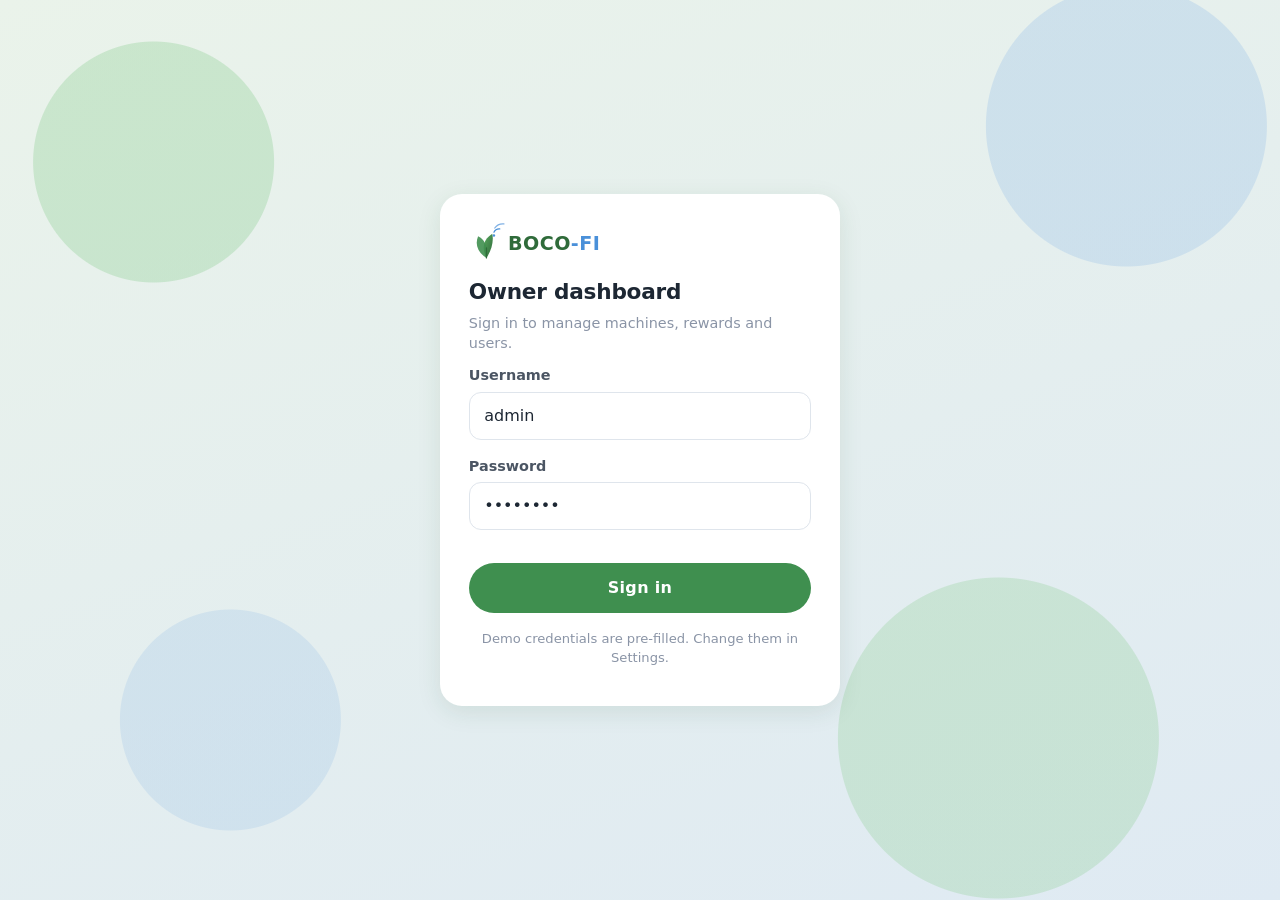
==== admin/index.html @ e0bcb900 "Build the BOCO-FI system: kiosk, user app and owner dashboard Static HTML/CSS/JS implementation of t" ====
<!DOCTYPE html>
<html lang="en">
<head>
  <meta charset="utf-8">
  <meta name="viewport" content="width=device-width, initial-scale=1, viewport-fit=cover">
  <meta name="theme-color" content="#2f6b3a">
  <title>BOCO-FI · Owner Dashboard</title>
  <link rel="icon" href="../assets/img/mark.svg" type="image/svg+xml">
  <link rel="stylesheet" href="../assets/css/base.css">
  <link rel="stylesheet" href="admin.css">
</head>
<body>
  <!-- ===== login ===== -->
  <div class="login leafy-bg" id="login" hidden>
    <form class="login-card" id="formLogin" novalidate>
      <img src="../assets/img/logo.svg" alt="BOCO-FI" class="login-logo">
      <h2>Owner dashboard</h2>
      <p class="muted">Sign in to manage machines, rewards and users.</p>
      <div class="field"><label for="lUser">Username</label><input class="input" id="lUser" autocomplete="username" value="admin" required></div>
      <div class="field"><label for="lPass">Password</label><input class="input" id="lPass" type="password" autocomplete="current-password" value="admin123" required></div>
      <div class="error" id="loginErr"></div>
      <button class="btn btn-block" type="submit">Sign in</button>
      <p class="help center mt">Demo credentials are pre-filled. Change them in Settings.</p>
    </form>
  </div>

  <!-- ===== shell ===== -->
  <div class="shell" id="shell" hidden>
    <aside class="side" id="side">
      <div class="side-brand"><img src="../assets/img/logo.svg" alt="BOCO-FI"></div>
      <nav class="side-nav" id="sideNav">
        <a href="#dashboard" data-route="dashboard"><svg class="ico" viewBox="0 0 24 24"><rect x="3" y="3" width="8" height="8" rx="1"/><rect x="13" y="3" width="8" height="8" rx="1"/><rect x="3" y="13" width="8" height="8" rx="1"/><rect x="13" y="13" width="8" height="8" rx="1"/></svg>Dashboard</a>
        <a href="#machines" data-route="machines"><svg class="ico" viewBox="0 0 24 24"><rect x="5" y="2" width="14" height="20" rx="2"/><path d="M9 6h6M9 10h6M12 17h.01"/></svg>Machines</a>
        <a href="#alerts" data-route="alerts"><svg class="ico" viewBox="0 0 24 24"><path d="M6 17V11a6 6 0 0 1 12 0v6l2 2H4l2-2z"/><path d="M10 21h4"/></svg>Alerts <span class="pill" id="navAlertCount" hidden>0</span></a>
        <a href="#transactions" data-route="transactions"><svg class="ico" viewBox="0 0 24 24"><path d="M4 6h16M4 12h16M4 18h10"/></svg>Transactions</a>
        <a href="#users" data-route="users"><svg class="ico" viewBox="0 0 24 24"><circle cx="9" cy="8" r="4"/><path d="M2 21a7 7 0 0 1 14 0M16 4a4 4 0 0 1 0 8M22 21a7 7 0 0 0-5-6.7"/></svg>Users</a>
        <a href="#vouchers" data-route="vouchers"><svg class="ico" viewBox="0 0 24 24"><path d="M2 9a15 15 0 0 1 20 0M5.5 12.5a10 10 0 0 1 13 0M9 16a5 5 0 0 1 6 0"/><circle cx="12" cy="19.5" r="1" fill="currentColor"/></svg>Vouchers</a>
        <a href="#settings" data-route="settings"><svg class="ico" viewBox="0 0 24 24"><circle cx="12" cy="12" r="3"/><path d="M19.4 15a1.7 1.7 0 0 0 .3 1.8l.1.1a2 2 0 1 1-2.8 2.8l-.1-.1a1.7 1.7 0 0 0-1.8-.3 1.7 1.7 0 0 0-1 1.5V21a2 2 0 1 1-4 0v-.1a1.7 1.7 0 0 0-1.1-1.5 1.7 1.7 0 0 0-1.8.3l-.1.1a2 2 0 1 1-2.8-2.8l.1-.1a1.7 1.7 0 0 0 .3-1.8 1.7 1.7 0 0 0-1.5-1H3a2 2 0 1 1 0-4h.1a1.7 1.7 0 0 0 1.5-1.1 1.7 1.7 0 0 0-.3-1.8l-.1-.1a2 2 0 1 1 2.8-2.8l.1.1a1.7 1.7 0 0 0 1.8.3H9a1.7 1.7 0 0 0 1-1.5V3a2 2 0 1 1 4 0v.1a1.7 1.7 0 0 0 1 1.5 1.7 1.7 0 0 0 1.8-.3l.1-.1a2 2 0 1 1 2.8 2.8l-.1.1a1.7 1.7 0 0 0-.3 1.8V9a1.7 1.7 0 0 0 1.5 1H21a2 2 0 1 1 0 4h-.1a1.7 1.7 0 0 0-1.5 1z"/></svg>Settings</a>
      </nav>
      <div class="side-foot">
        <a class="btn btn-ghost btn-sm" href="../kiosk/index.html" target="_blank" rel="noopener">Open kiosk ↗</a>
        <a class="btn btn-ghost btn-sm" href="../app/index.html" target="_blank" rel="noopener">Open user app ↗</a>
        <button class="btn btn-outline btn-sm" id="btnLogout">Sign out</button>
      </div>
    </aside>
    <div class="scrim" id="scrim" hidden></div>

    <div class="content">
      <header class="topbar">
        <button class="hamb" id="btnSide" aria-label="Menu"><svg class="ico" viewBox="0 0 24 24"><path d="M4 7h16M4 12h16M4 17h16"/></svg></button>
        <h1 id="pageTitle">Dashboard</h1>
        <div class="row">
          <span class="badge ok" id="liveBadge"><i class="dot ok"></i> live</span>
          <span class="muted" id="whoami">admin</span>
        </div>
      </header>
      <main class="page" id="page"></main>
    </div>
  </div>

  <div class="toast-host" id="toasts"></div>
  <script src="../assets/js/db.js"></script>
  <script src="admin.js"></script>
</body>
</html>
---- assets/css/base.css ----
/* ==========================================================================
   BOCO-FI · shared design tokens & primitives
   ========================================================================== */
:root {
  /* brand */
  --green-900: #1f4a28;
  --green-700: #2f6b3a;
  --green-500: #3f8f4f;
  --green-300: #8fcf95;
  --green-100: #e3efe3;
  --green-050: #f2f7f2;
  --blue-700: #2f6fd8;
  --blue-500: #4a90d9;
  --blue-100: #dbe9f7;
  --sky: #b9d4ea;

  /* wireframe section colours (site-map 1.0 – 7.0) */
  --c-startup: #2e9e5b;
  --c-identify: #2f6fd8;
  --c-check: #e0a51e;
  --c-deposit: #16979c;
  --c-storage: #e07a22;
  --c-rewards: #7c4fd0;
  --c-close: #d43f55;

  /* neutrals */
  --ink: #1d2733;
  --ink-2: #4b5563;
  --ink-3: #8a94a6;
  --line: #dfe5ec;
  --panel: #ffffff;
  --panel-2: #f4f6f8;
  --bg: #eef3ee;

  /* status */
  --ok: #2e9e5b;
  --warn: #e0a51e;
  --danger: #d43f55;
  --info: #2f6fd8;

  --radius: 14px;
  --radius-lg: 22px;
  --shadow: 0 6px 24px rgba(31, 74, 40, .10);
  --shadow-sm: 0 2px 8px rgba(31, 74, 40, .08);
  --font: "Inter", "Segoe UI", system-ui, -apple-system, Roboto, "Helvetica Neue", Arial, sans-serif;
  --tap: 48px; /* minimum touch target */
}

*, *::before, *::after { box-sizing: border-box; }
html { -webkit-text-size-adjust: 100%; }
body {
  margin: 0;
  font-family: var(--font);
  font-size: 16px;
  line-height: 1.45;
  color: var(--ink);
  background: var(--bg);
  -webkit-font-smoothing: antialiased;
  -webkit-tap-highlight-color: transparent;
}
h1, h2, h3, h4 { margin: 0 0 .35em; line-height: 1.2; font-weight: 800; letter-spacing: -.01em; }
h1 { font-size: 1.75rem; } h2 { font-size: 1.35rem; } h3 { font-size: 1.1rem; } h4 { font-size: .95rem; }
p { margin: 0 0 .75em; }
a { color: var(--blue-700); }
small, .muted { color: var(--ink-3); }
.muted { font-size: .9em; }
img, svg { max-width: 100%; }
button, input, select, textarea { font: inherit; color: inherit; }
button { cursor: pointer; }
:focus-visible { outline: 3px solid var(--blue-500); outline-offset: 2px; }
[hidden] { display: none !important; }

/* ---------- buttons ---------- */
.btn {
  display: inline-flex; align-items: center; justify-content: center; gap: .5em;
  min-height: var(--tap); padding: .7em 1.4em;
  border: 2px solid transparent; border-radius: 999px;
  font-weight: 700; letter-spacing: .02em;
  background: var(--green-500); color: #fff;
  transition: transform .08s ease, filter .15s ease, background .15s ease;
  user-select: none; touch-action: manipulation; text-decoration: none;
}
.btn:active { transform: scale(.97); }
.btn:hover { filter: brightness(1.06); }
.btn:disabled { opacity: .45; cursor: not-allowed; filter: none; transform: none; }
.btn-outline { background: #fff; color: var(--green-700); border-color: var(--green-500); }
.btn-blue { background: var(--blue-700); }
.btn-ghost { background: transparent; color: var(--ink-2); }
.btn-danger { background: var(--danger); }
.btn-warn { background: var(--warn); color: var(--ink); }
.btn-sm { min-height: 36px; padding: .35em .9em; font-size: .85rem; }
.btn-lg { font-size: 1.15rem; padding: .9em 2em; }
.btn-block { width: 100%; }

/* ---------- forms ---------- */
.field { display: flex; flex-direction: column; gap: .35em; margin-bottom: 1em; }
.field label { font-weight: 600; font-size: .9rem; color: var(--ink-2); }
.input, .select, .textarea {
  width: 100%; min-height: var(--tap); padding: .6em .9em;
  border: 1.5px solid var(--line); border-radius: 12px; background: #fff;
  transition: border-color .15s;
}
.input:focus, .select:focus, .textarea:focus { border-color: var(--green-500); outline: none; box-shadow: 0 0 0 3px rgba(63,143,79,.18); }
.input.mono { font-family: ui-monospace, SFMono-Regular, Menlo, monospace; letter-spacing: .15em; text-transform: uppercase; text-align: center; font-size: 1.3rem; }
.help { font-size: .82rem; color: var(--ink-3); }
.error { color: var(--danger); font-size: .9rem; font-weight: 600; min-height: 1.2em; }

/* ---------- cards & layout ---------- */
.card { background: var(--panel); border-radius: var(--radius); box-shadow: var(--shadow-sm); padding: 1.1rem; }
.card + .card { margin-top: 1rem; }
.card-title { display: flex; align-items: center; justify-content: space-between; gap: .75rem; margin-bottom: .75rem; }
.grid { display: grid; gap: 1rem; }
.grid-2 { grid-template-columns: repeat(2, minmax(0, 1fr)); }
.grid-3 { grid-template-columns: repeat(3, minmax(0, 1fr)); }
.grid-4 { grid-template-columns: repeat(4, minmax(0, 1fr)); }
.row { display: flex; align-items: center; gap: .75rem; }
.row.between { justify-content: space-between; }
.row.wrap { flex-wrap: wrap; }
.stack { display: flex; flex-direction: column; gap: .75rem; }
.center { text-align: center; }
.mt { margin-top: 1rem; } .mb { margin-bottom: 1rem; }

/* ---------- progress ---------- */
.bar { height: 12px; border-radius: 999px; background: var(--line); overflow: hidden; }
.bar > i { display: block; height: 100%; width: 0; border-radius: inherit; background: var(--green-500); transition: width .4s ease; }
.bar.warn > i { background: var(--warn); } .bar.danger > i { background: var(--danger); } .bar.blue > i { background: var(--blue-500); }

/* ---------- badges ---------- */
.badge { display: inline-flex; align-items: center; gap: .35em; padding: .2em .65em; border-radius: 999px; font-size: .75rem; font-weight: 700; letter-spacing: .03em; text-transform: uppercase; background: var(--panel-2); color: var(--ink-2); }
.badge.ok { background: #e2f5ea; color: #1b7a44; }
.badge.warn { background: #fcf1d6; color: #8a6207; }
.badge.danger { background: #fbe1e6; color: #a5223a; }
.badge.info { background: var(--blue-100); color: #1d4f9f; }
.dot { width: 10px; height: 10px; border-radius: 50%; background: var(--ink-3); display: inline-block; }
.dot.ok { background: var(--ok); } .dot.warn { background: var(--warn); } .dot.danger { background: var(--danger); } .dot.info { background: var(--info); }

/* ---------- tables ---------- */
.table-wrap { overflow-x: auto; -webkit-overflow-scrolling: touch; }
table.table { width: 100%; border-collapse: collapse; font-size: .92rem; }
.table th, .table td { text-align: left; padding: .65em .75em; border-bottom: 1px solid var(--line); white-space: nowrap; }
.table th { font-size: .75rem; text-transform: uppercase; letter-spacing: .05em; color: var(--ink-3); font-weight: 700; }
.table tr:last-child td { border-bottom: 0; }
.table td.num, .table th.num { text-align: right; font-variant-numeric: tabular-nums; }

/* ---------- toast ---------- */
.toast-host { position: fixed; left: 50%; bottom: calc(1rem + env(safe-area-inset-bottom)); transform: translateX(-50%); display: flex; flex-direction: column; gap: .5rem; z-index: 1000; pointer-events: none; width: min(92vw, 420px); }
.toast { background: var(--ink); color: #fff; padding: .75em 1em; border-radius: 12px; box-shadow: var(--shadow); font-weight: 600; animation: toast-in .25s ease; }
.toast.ok { background: var(--green-700); } .toast.danger { background: var(--danger); }
@keyframes toast-in { from { opacity: 0; transform: translateY(8px); } to { opacity: 1; transform: none; } }

/* ---------- icons (inline SVG helpers) ---------- */
.ico { width: 1.25em; height: 1.25em; fill: none; stroke: currentColor; stroke-width: 2; stroke-linecap: round; stroke-linejoin: round; flex: none; }

/* ---------- misc ---------- */
.sr-only { position: absolute; width: 1px; height: 1px; overflow: hidden; clip: rect(0 0 0 0); white-space: nowrap; }
.mono { font-family: ui-monospace, SFMono-Regular, Menlo, monospace; }
.leafy-bg {
  background:
    radial-gradient(circle at 12% 18%, rgba(143,207,149,.35) 0 120px, transparent 121px),
    radial-gradient(circle at 88% 14%, rgba(185,212,234,.55) 0 140px, transparent 141px),
    radial-gradient(circle at 78% 82%, rgba(143,207,149,.30) 0 160px, transparent 161px),
    radial-gradient(circle at 18% 80%, rgba(185,212,234,.45) 0 110px, transparent 111px),
    linear-gradient(160deg, #eaf3ea, #dfeaf3);
}
@media (prefers-reduced-motion: reduce) { *, *::before, *::after { animation-duration: .01ms !important; transition-duration: .01ms !important; } }
---- admin/admin.css ----
/* ==========================================================================
   BOCO-FI · owner / admin dashboard
   ========================================================================== */
body { background: #eef1f4; }

/* ---------- login ---------- */
.login { min-height: 100vh; min-height: 100dvh; display: grid; place-items: center; padding: 1.5rem; }
.login-card { width: min(100%, 400px); background: #fff; border-radius: var(--radius-lg); padding: 1.8rem; box-shadow: var(--shadow); }
.login-logo { height: 40px; width: auto; margin-bottom: .6rem; }

/* ---------- shell ---------- */
.shell { display: grid; grid-template-columns: 240px 1fr; min-height: 100vh; min-height: 100dvh; }
.side { background: #fff; border-right: 1px solid var(--line); display: flex; flex-direction: column; position: sticky; top: 0; height: 100vh; height: 100dvh; }
.side-brand { padding: 1.1rem 1.2rem .6rem; }
.side-brand img { height: 32px; width: auto; }
.side-nav { display: flex; flex-direction: column; padding: .5rem .7rem; gap: 2px; }
.side-nav a { display: flex; align-items: center; gap: .7rem; padding: .7rem .9rem; border-radius: 10px; color: var(--ink-2); text-decoration: none; font-weight: 600; min-height: 44px; }
.side-nav a.active { background: var(--green-100); color: var(--green-900); }
.side-nav a:hover { background: var(--panel-2); }
.side-nav .pill { margin-left: auto; background: var(--danger); color: #fff; border-radius: 999px; padding: 0 .5em; font-size: .72rem; font-weight: 800; }
.side-foot { margin-top: auto; padding: 1rem .9rem; display: flex; flex-direction: column; gap: .4rem; border-top: 1px solid var(--line); }
.side-foot .btn { justify-content: flex-start; }
.scrim { position: fixed; inset: 0; background: rgba(0,0,0,.35); z-index: 20; }

.content { min-width: 0; display: flex; flex-direction: column; }
.topbar { display: flex; align-items: center; gap: 1rem; padding: .8rem 1.4rem; background: rgba(255,255,255,.85); backdrop-filter: blur(8px); border-bottom: 1px solid var(--line); position: sticky; top: 0; z-index: 10; }
.topbar h1 { font-size: 1.25rem; margin: 0; flex: 1; }
.hamb { display: none; width: 44px; height: 44px; border: 0; background: none; color: var(--ink-2); border-radius: 10px; }
.page { padding: 1.4rem; max-width: 1280px; width: 100%; }
.page > * { animation: fade .2s ease; }
@keyframes fade { from { opacity: 0; } to { opacity: 1; } }

/* ---------- KPI tiles ---------- */
.kpis { display: grid; grid-template-columns: repeat(auto-fit, minmax(160px, 1fr)); gap: 1rem; margin-bottom: 1.2rem; }
.kpi { background: #fff; border-radius: var(--radius); padding: 1rem 1.1rem; box-shadow: var(--shadow-sm); border-left: 5px solid var(--accent, var(--green-500)); }
.kpi small { color: var(--ink-3); font-weight: 600; text-transform: uppercase; letter-spacing: .05em; font-size: .7rem; }
.kpi b { display: block; font-size: 1.7rem; font-weight: 900; letter-spacing: -.02em; line-height: 1.2; }
.kpi .sub { color: var(--ink-3); font-size: .8rem; }

/* ---------- dashboard layout ---------- */
.two { display: grid; grid-template-columns: 1.4fr 1fr; gap: 1rem; align-items: start; }
.chart { display: grid; grid-template-columns: repeat(7, 1fr); gap: .5rem; align-items: end; height: 160px; padding-top: 1rem; }
.chart .col { display: flex; flex-direction: column; align-items: center; justify-content: flex-end; height: 100%; gap: .3rem; }
.chart .col i { display: block; width: 100%; max-width: 46px; border-radius: 8px 8px 3px 3px; background: linear-gradient(180deg, var(--green-500), var(--green-300)); min-height: 3px; transition: height .4s; }
.chart .col b { font-size: .8rem; }
.chart .col small { color: var(--ink-3); font-size: .7rem; }

/* ---------- machine cards ---------- */
.mgrid { display: grid; grid-template-columns: repeat(auto-fill, minmax(280px, 1fr)); gap: 1rem; }
.mcard { background: #fff; border-radius: var(--radius); padding: 1.1rem; box-shadow: var(--shadow-sm); display: flex; flex-direction: column; gap: .6rem; cursor: pointer; border: 2px solid transparent; transition: border-color .15s, transform .15s; }
.mcard:hover { border-color: var(--green-300); transform: translateY(-2px); }
.mcard .head { display: flex; justify-content: space-between; align-items: flex-start; gap: .5rem; }
.mcard .id { font-family: ui-monospace, Menlo, monospace; color: var(--ink-3); font-size: .8rem; }
.gauge { display: grid; grid-template-columns: 90px 1fr 46px; gap: .6rem; align-items: center; font-size: .85rem; }
.gauge .bar { height: 10px; }
.gauge .v { text-align: right; font-variant-numeric: tabular-nums; font-weight: 700; }
.chips { display: flex; flex-wrap: wrap; gap: .4rem; }

/* machine detail */
.detail-head { display: flex; align-items: center; gap: 1rem; margin-bottom: 1rem; flex-wrap: wrap; }
.detail-head h2 { margin: 0; }
.controls .field { margin-bottom: .8rem; }
.controls input[type=range] { width: 100%; accent-color: var(--green-500); height: 40px; }
.toggle { display: flex; align-items: center; justify-content: space-between; gap: 1rem; padding: .6rem 0; border-bottom: 1px solid var(--line); }
.toggle:last-child { border: 0; }
.switch { position: relative; width: 52px; height: 30px; flex: none; }
.switch input { opacity: 0; width: 0; height: 0; position: absolute; }
.switch span { position: absolute; inset: 0; background: var(--line); border-radius: 999px; transition: background .2s; }
.switch span::before { content: ""; position: absolute; top: 3px; left: 3px; width: 24px; height: 24px; border-radius: 50%; background: #fff; box-shadow: 0 1px 4px rgba(0,0,0,.25); transition: transform .2s; }
.switch input:checked + span { background: var(--green-500); }
.switch input:checked + span::before { transform: translateX(22px); }
.live-session { border-left: 5px solid var(--c-deposit); }
.actions-row { display: flex; flex-wrap: wrap; gap: .5rem; }

/* ---------- alerts ---------- */
.alert { display: flex; gap: .9rem; align-items: flex-start; padding: .9rem 0; border-bottom: 1px solid var(--line); }
.alert:last-child { border: 0; }
.alert.unread { background: linear-gradient(90deg, rgba(224,165,30,.08), transparent); margin: 0 -1.1rem; padding: .9rem 1.1rem; }
.alert .tile { width: 40px; height: 40px; border-radius: 12px; display: grid; place-items: center; color: #fff; flex: none; }
.alert .body { flex: 1; min-width: 0; }
.alert .body b { display: block; }
.alert .body small { color: var(--ink-3); }

/* ---------- filters ---------- */
.filters { display: flex; flex-wrap: wrap; gap: .6rem; align-items: center; margin-bottom: 1rem; }
.filters .select, .filters .input { width: auto; min-width: 160px; min-height: 40px; }
.filters .spacer { flex: 1; }

/* ---------- settings ---------- */
.reward-rows { display: grid; gap: .5rem; }
.reward-row { display: grid; grid-template-columns: 1.4fr 1fr 110px 44px; gap: .5rem; align-items: center; }
.reward-row .input { min-height: 40px; }
.reward-row .del { width: 40px; height: 40px; border: 0; border-radius: 10px; background: #fbe1e6; color: var(--danger); font-weight: 800; }
.settings-grid { display: grid; grid-template-columns: repeat(auto-fit, minmax(320px, 1fr)); gap: 1rem; align-items: start; }
.danger-zone { border: 2px solid #fbe1e6; }

/* ---------- responsive ---------- */
@media (max-width: 900px) {
  .shell { grid-template-columns: 1fr; }
  .side { position: fixed; left: 0; top: 0; bottom: 0; width: min(84vw, 300px); z-index: 30; transform: translateX(-100%); transition: transform .22s ease; box-shadow: 12px 0 40px rgba(0,0,0,.2); }
  .side.open { transform: none; }
  .hamb { display: inline-flex; align-items: center; justify-content: center; }
  .two { grid-template-columns: 1fr; }
  .page { padding: 1rem; }
  .reward-row { grid-template-columns: 1fr 1fr; }
  .reward-row .input:nth-child(3) { grid-column: 1; }
}
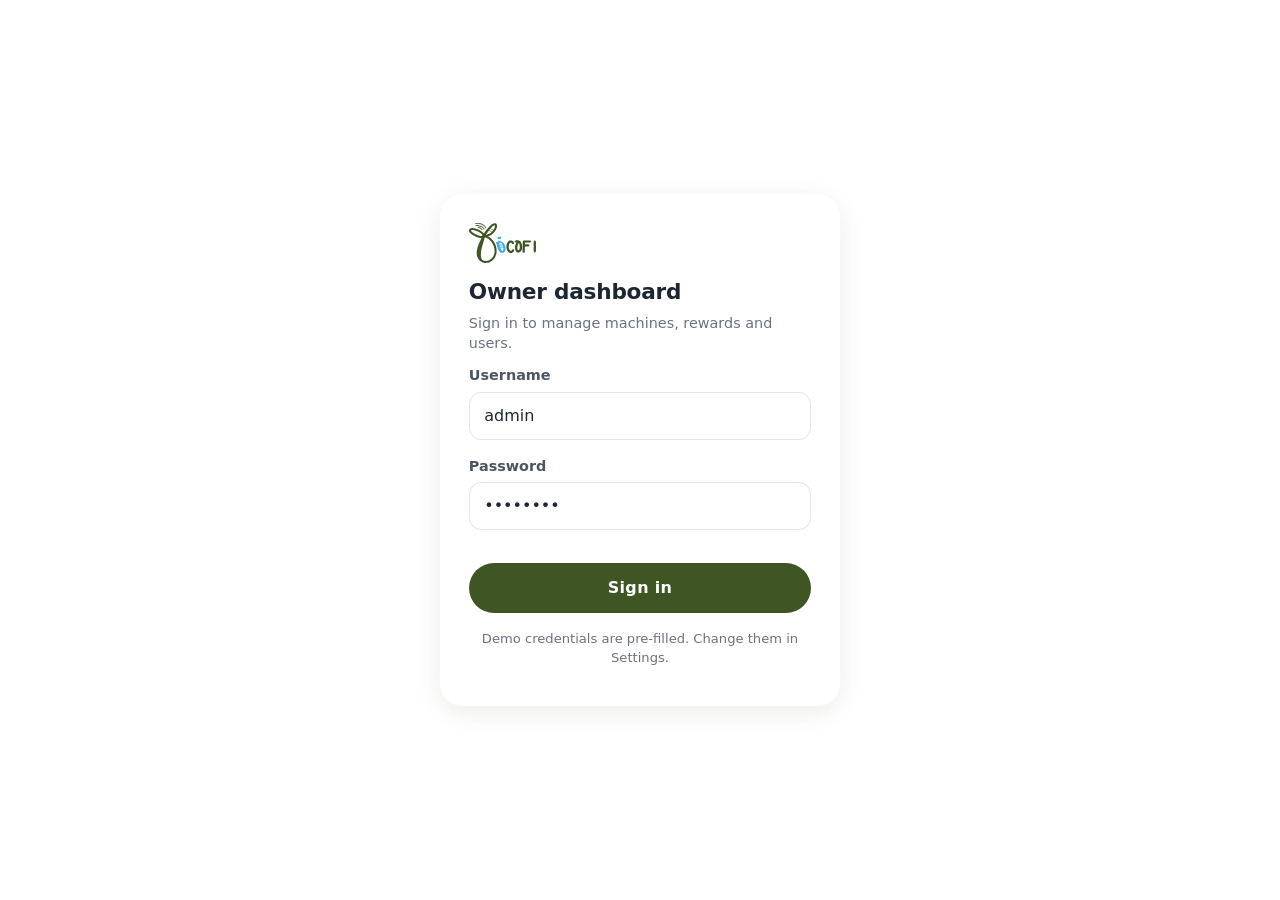
==== commit 369ca754: "Remove code comments and tidy README" ====
--- a/admin/index.html
+++ b/admin/index.html
@@ -1,16 +1,16 @@
-<!DOCTYPE html>
+﻿<!DOCTYPE html>
 <html lang="en">
 <head>
   <meta charset="utf-8">
   <meta name="viewport" content="width=device-width, initial-scale=1, viewport-fit=cover">
-  <meta name="theme-color" content="#2f6b3a">
-  <title>BOCO-FI · Owner Dashboard</title>
+  <meta name="theme-color" content="">
+  <title>BOCO-FI Â· Owner Dashboard</title>
   <link rel="icon" href="../assets/img/mark.svg" type="image/svg+xml">
+  <link rel="stylesheet" href="../assets/tokens.css">
   <link rel="stylesheet" href="../assets/css/base.css">
   <link rel="stylesheet" href="admin.css">
 </head>
 <body>
-  <!-- ===== login ===== -->
   <div class="login leafy-bg" id="login" hidden>
     <form class="login-card" id="formLogin" novalidate>
       <img src="../assets/img/logo.svg" alt="BOCO-FI" class="login-logo">
@@ -24,7 +24,6 @@
     </form>
   </div>
 
-  <!-- ===== shell ===== -->
   <div class="shell" id="shell" hidden>
     <aside class="side" id="side">
       <div class="side-brand"><img src="../assets/img/logo.svg" alt="BOCO-FI"></div>
@@ -35,11 +34,12 @@
         <a href="#transactions" data-route="transactions"><svg class="ico" viewBox="0 0 24 24"><path d="M4 6h16M4 12h16M4 18h10"/></svg>Transactions</a>
         <a href="#users" data-route="users"><svg class="ico" viewBox="0 0 24 24"><circle cx="9" cy="8" r="4"/><path d="M2 21a7 7 0 0 1 14 0M16 4a4 4 0 0 1 0 8M22 21a7 7 0 0 0-5-6.7"/></svg>Users</a>
         <a href="#vouchers" data-route="vouchers"><svg class="ico" viewBox="0 0 24 24"><path d="M2 9a15 15 0 0 1 20 0M5.5 12.5a10 10 0 0 1 13 0M9 16a5 5 0 0 1 6 0"/><circle cx="12" cy="19.5" r="1" fill="currentColor"/></svg>Vouchers</a>
+        <a href="#cashouts" data-route="cashouts"><svg class="ico" viewBox="0 0 24 24"><rect x="3" y="5" width="18" height="14" rx="2"/><path d="M3 10h18M7 15h3"/></svg>Cash-outs</a>
         <a href="#settings" data-route="settings"><svg class="ico" viewBox="0 0 24 24"><circle cx="12" cy="12" r="3"/><path d="M19.4 15a1.7 1.7 0 0 0 .3 1.8l.1.1a2 2 0 1 1-2.8 2.8l-.1-.1a1.7 1.7 0 0 0-1.8-.3 1.7 1.7 0 0 0-1 1.5V21a2 2 0 1 1-4 0v-.1a1.7 1.7 0 0 0-1.1-1.5 1.7 1.7 0 0 0-1.8.3l-.1.1a2 2 0 1 1-2.8-2.8l.1-.1a1.7 1.7 0 0 0 .3-1.8 1.7 1.7 0 0 0-1.5-1H3a2 2 0 1 1 0-4h.1a1.7 1.7 0 0 0 1.5-1.1 1.7 1.7 0 0 0-.3-1.8l-.1-.1a2 2 0 1 1 2.8-2.8l.1.1a1.7 1.7 0 0 0 1.8.3H9a1.7 1.7 0 0 0 1-1.5V3a2 2 0 1 1 4 0v.1a1.7 1.7 0 0 0 1 1.5 1.7 1.7 0 0 0 1.8-.3l.1-.1a2 2 0 1 1 2.8 2.8l-.1.1a1.7 1.7 0 0 0-.3 1.8V9a1.7 1.7 0 0 0 1.5 1H21a2 2 0 1 1 0 4h-.1a1.7 1.7 0 0 0-1.5 1z"/></svg>Settings</a>
       </nav>
       <div class="side-foot">
-        <a class="btn btn-ghost btn-sm" href="../kiosk/index.html" target="_blank" rel="noopener">Open kiosk ↗</a>
-        <a class="btn btn-ghost btn-sm" href="../app/index.html" target="_blank" rel="noopener">Open user app ↗</a>
+        <a class="btn btn-ghost btn-sm" href="../kiosk/index.html" target="_blank" rel="noopener">Open kiosk â†—</a>
+        <a class="btn btn-ghost btn-sm" href="../app/index.html" target="_blank" rel="noopener">Open user app â†—</a>
         <button class="btn btn-outline btn-sm" id="btnLogout">Sign out</button>
       </div>
     </aside>
@@ -59,7 +59,7 @@
   </div>
 
   <div class="toast-host" id="toasts"></div>
-  <script src="../assets/js/db.js"></script>
+  <script src="../assets/js/db.js?v=2"></script>
   <script src="admin.js"></script>
 </body>
 </html>
--- a/assets/tokens.css
+++ b/assets/tokens.css
@@ -0,0 +1,250 @@
+:root {
+  --bocofi-green-900: #3F5523;
+  --bocofi-green-700: #3F5523;
+  --bocofi-green-500: #3F5523;
+  --bocofi-green-300: #BCC4B2;
+  --bocofi-green-100: #E4E7E0;
+  --bocofi-green-050: #F4F5F2;
+  --bocofi-green-400-highlight: #3F5523;
+
+  --bocofi-green-010: #ECEEE9;
+
+  --color-primary: var(--bocofi-green-500);
+  --color-primary-strong: var(--bocofi-green-700);
+  --color-primary-ink: var(--bocofi-green-900);
+
+  --bocofi-blue-700: #3FADED;
+  --bocofi-blue-500: #3FADED;
+  --bocofi-blue-100: #EEF8FD;
+  --bocofi-blue-050: #EEF8FD;
+  --bocofi-sky: #BCE2F9;
+
+  --color-secondary: var(--bocofi-blue-700);
+  --color-secondary-soft: var(--bocofi-blue-100);
+
+  --color-white: #ffffff;
+  --color-surface: var(--color-white);
+  --color-surface-2: #f4f6f8;
+  --color-page-bg-current: #ffffff;
+
+  --color-ink: #1d2733;
+  --color-ink-2: #4b5563;
+  --color-ink-3: #6b7280;
+  --color-line: #dfe5ec;
+
+  --color-ok: #3F5523;
+  --color-warn: #e0a51e;
+  --color-danger: #d43f55;
+  --color-info: var(--bocofi-blue-700);
+  --color-coin: #3F5523;
+  --color-coin-soft: #ECEEE9;
+  --color-teal: #3F5523;
+  --color-orange: #3F5523;
+  --color-purple: #3F5523;
+  --color-green-ink: #1b7a44;
+  --color-blue-ink: #3F5523;
+  --color-success-soft: #e2f5ea;
+  --color-warning-soft: #fcf1d6;
+  --color-warning-ink: #8a6207;
+  --color-danger-soft: #fbe1e6;
+  --color-danger-ink: #a5223a;
+  --color-page-app: #ffffff;
+  --color-page-admin: #ffffff;
+  --color-page-blue-soft: #ffffff;
+  --color-transparent: transparent;
+  --color-leaf-soft: #ffffff;
+  --color-green-highlight: #3F5523;
+  --color-white-88: rgba(255,255,255,.88);
+  --color-white-96: rgba(255,255,255,.96);
+  --color-white-95: rgba(255,255,255,.95);
+  --color-white-90: rgba(255,255,255,.9);
+  --color-white-85: rgba(255,255,255,.85);
+  --color-white-82: rgba(255,255,255,.82);
+  --color-white-72: rgba(255,255,255,.72);
+  --color-white-70: rgba(255,255,255,.7);
+  --color-white-60: rgba(255,255,255,.6);
+  --color-white-22: rgba(255,255,255,.22);
+  --color-white-12: rgba(255,255,255,.12);
+  --color-black-05: rgba(0,0,0,.05);
+  --color-black-08: rgba(0,0,0,.08);
+  --color-black-10: rgba(0,0,0,.1);
+  --color-black-12: rgba(0,0,0,.12);
+  --color-black-20: rgba(0,0,0,.2);
+  --color-black-25: rgba(0,0,0,.25);
+  --color-black-35: rgba(0,0,0,.35);
+  --color-overlay-drawer: rgba(20,30,25,.45);
+  --color-green-12: rgba(63,85,35,.12);
+  --color-green-40: rgba(63,85,35,.4);
+  --color-green-highlight-18: rgba(63,85,35,.18);
+  --color-green-30: rgba(63,85,35,.10);
+  --color-green-35: rgba(63,85,35,.10);
+  --color-sky-45: rgba(63,173,237,.09);
+  --color-sky-55: rgba(63,173,237,.09);
+  --color-warn-08: rgba(224,165,30,.08);
+  --color-blue-12: rgba(63,173,237,.12);
+  --color-ink-06: rgba(29,39,51,.06);
+  --color-ink-12: rgba(29,39,51,.12);
+  --color-ink-25: rgba(29,39,51,.25);
+  --color-ink-35: rgba(29,39,51,.35);
+  --color-primary-shadow-08: rgba(63, 85, 35, .08);
+  --color-primary-shadow-10: rgba(63, 85, 35, .10);
+
+  --space-1: .25rem;
+  --space-2: .4rem;
+  --space-3: .5rem;
+  --space-4: .6rem;
+  --space-5: .75rem;
+  --space-6: .9rem;
+  --space-7: 1rem;
+  --space-8: 1.2rem;
+  --space-9: 1.4rem;
+  --space-auth-heading: .8rem;
+  --tap-min: 48px;
+
+  --radius-sm: 12px;
+  --radius-md: 14px;
+  --radius-lg: 22px;
+  --radius-pill: 999px;
+
+  --font-family: "Inter", "Segoe UI", system-ui, -apple-system, Roboto, "Helvetica Neue", Arial, sans-serif;
+  --font-mono: ui-monospace, SFMono-Regular, Menlo, monospace;
+  --text-2xs: .7rem;
+  --text-xs: .75rem;
+  --text-sm: .85rem;
+  --text-md: .9rem;
+  --text-base: 16px;
+  --text-lg: 1.1rem;
+  --text-xl: 1.35rem;
+  --text-2xl: 1.75rem;
+  --text-display: 2.5rem;
+  --text-kiosk-body: clamp(16px, 1.6vw, 22px);
+  --text-kiosk-h1: clamp(1.5rem, 3.4vw, 2.6rem);
+  --text-kiosk-h2: clamp(1.2rem, 2.4vw, 1.8rem);
+  --text-kiosk-value: clamp(2.6rem, 7vw, 4.6rem);
+
+  --space-value-neg-01em: -.01em;
+  --space-value-neg-02em: -.02em;
+  --space-value-neg-1-1rem: -1.1rem;
+  --space-value-neg-26px: -26px;
+  --space-value-0-1em: .1em;
+  --space-value-0-1rem: .1rem;
+  --space-value-0-02em: .02em;
+  --space-value-0-2em: .2em;
+  --space-value-0-2rem: .2rem;
+  --space-value-0-03em: .03em;
+  --space-value-0-3em: .3em;
+  --space-value-0-3rem: .3rem;
+  --space-value-0-04em: .04em;
+  --space-value-0-4em: .4em;
+  --space-value-0-4rem: .4rem;
+  --space-value-0-5em: .5em;
+  --space-value-0-05em: .05em;
+  --space-value-0-5rem: .5rem;
+  --space-value-0-6em: .6em;
+  --space-value-0-06em: .06em;
+  --space-value-0-6rem: .6rem;
+  --space-value-0-7em: .7em;
+  --space-value-0-7rem: .7rem;
+  --space-value-0-8em: .8em;
+  --space-value-0-08em: .08em;
+  --space-value-0-8rem: .8rem;
+  --space-value-0-9em: .9em;
+  --space-value-0-9rem: .9rem;
+  --space-value-0-12em: .12em;
+  --space-value-0-15em: .15em;
+  --space-value-0-25rem: .25rem;
+  --space-value-0-35em: .35em;
+  --space-value-0-35rem: .35rem;
+  --space-value-0-45em: .45em;
+  --space-value-0-45rem: .45rem;
+  --space-value-0-55em: .55em;
+  --space-value-0-65em: .65em;
+  --space-value-0-75em: .75em;
+  --space-value-0-75rem: .75rem;
+  --space-value-0-85em: .85em;
+  --space-value-0: 0;
+  --space-value-1-1rem: 1.1rem;
+  --space-value-1-2rem: 1.2rem;
+  --space-value-1-4em: 1.4em;
+  --space-value-1-4rem: 1.4rem;
+  --space-value-1-5rem: 1.5rem;
+  --space-value-1-8rem: 1.8rem;
+  --space-value-1em: 1em;
+  --space-value-1rem: 1rem;
+  --space-value-2em: 2em;
+  --space-value-2px: 2px;
+  --space-value-4px: 4px;
+  --space-value-5px: 5px;
+  --space-value-8px: 8px;
+  --space-value-14px: 14px;
+  --space-launcher-hero-min: 2rem;
+  --space-launcher-hero-fluid: 6vw;
+  --space-launcher-hero-max: 4rem;
+  --space-launcher-inline: 1.25rem;
+  --space-launcher-footer: 3rem;
+  --space-launcher-section-gap: 2rem;
+  --space-value-2-5rem: 2.5rem;
+  --space-launcher-card-gap: 1.25rem;
+  --space-launcher-card: 1.4rem;
+  --space-launcher-small-gap: .6rem;
+  --space-launcher-code-y: .15em;
+  --space-launcher-code-x: .45em;
+  --space-launcher-code-radius: 6px;
+  --space-launcher-border: 6px;
+
+  --size-launcher-content: 1040px;
+  --size-launcher-logo: 320px;
+  --size-launcher-logo-responsive: 70vw;
+  --size-launcher-card-min: 260px;
+  --size-launcher-lead: 60ch;
+  --font-launcher-title-min: 1.6rem;
+  --font-launcher-title-fluid: 4vw;
+  --font-launcher-title-max: 2.4rem;
+  --font-launcher-lead: 1.1rem;
+  --font-launcher-footer: .85rem;
+  --shadow-launcher-hover: 0 12px 32px rgba(63,85,35,.16);
+
+  --text-size-01: .66rem;
+  --text-size-02: .68rem;
+  --text-size-03: .72rem;
+  --text-size-04: .75rem;
+  --text-size-05: .7rem;
+  --text-size-06: .82rem;
+  --text-size-07: .85em;
+  --text-size-08: .85rem;
+  --text-size-09: .8em;
+  --text-size-10: .8rem;
+  --text-size-11: .92rem;
+  --text-size-12: .95rem;
+  --text-size-13: .9em;
+  --text-size-14: .9rem;
+  --text-size-15: 1.05em;
+  --text-size-16: 1.05rem;
+  --text-size-17: 1.15rem;
+  --text-size-18: 1.1em;
+  --text-size-19: 1.1rem;
+  --text-size-20: 1.25rem;
+  --text-size-21: 1.2em;
+  --text-size-22: 1.2rem;
+  --text-size-23: 1.35rem;
+  --text-size-24: 1.3rem;
+  --text-size-25: 1.45rem;
+  --text-size-26: 1.6em;
+  --text-size-27: 1.75rem;
+  --text-size-28: 1.7rem;
+  --text-size-29: 16px;
+  --text-size-30: 1rem;
+  --text-size-31: 2.5rem;
+  --text-size-32: 2rem;
+  --text-size-33: clamp(1.2rem, 2.4vw, 1.8rem);
+  --text-size-34: clamp(1.5rem, 3.4vw, 2.6rem);
+  --text-size-35: clamp(16px, 1.6vw, 22px);
+  --text-size-36: clamp(2.6rem, 7vw, 4.6rem);
+  --text-size-37: clamp(2rem, 6vw, 3.4rem);
+  --weight-medium: 600;
+  --weight-bold: 700;
+  --weight-heavy: 800;
+  --weight-black: 900;
+  --line-height-body: 1.45;
+  --line-height-heading: 1.2;
+}
--- a/assets/css/base.css
+++ b/assets/css/base.css
@@ -1,165 +1,141 @@
-/* ==========================================================================
-   BOCO-FI · shared design tokens & primitives
-   ========================================================================== */
 :root {
-  /* brand */
-  --green-900: #1f4a28;
-  --green-700: #2f6b3a;
-  --green-500: #3f8f4f;
-  --green-300: #8fcf95;
-  --green-100: #e3efe3;
-  --green-050: #f2f7f2;
-  --blue-700: #2f6fd8;
-  --blue-500: #4a90d9;
-  --blue-100: #dbe9f7;
-  --sky: #b9d4ea;
+  --green-900: var(--bocofi-green-900);
+  --green-700: var(--bocofi-green-700);
+  --green-500: var(--bocofi-green-500);
+  --green-300: var(--bocofi-green-300);
+  --green-100: var(--bocofi-green-100);
+  --green-050: var(--bocofi-green-050);
+  --blue-700: var(--bocofi-blue-700);
+  --blue-500: var(--bocofi-blue-500);
+  --blue-100: var(--bocofi-blue-100);
+  --sky: var(--bocofi-sky);
 
-  /* wireframe section colours (site-map 1.0 – 7.0) */
-  --c-startup: #2e9e5b;
-  --c-identify: #2f6fd8;
-  --c-check: #e0a51e;
-  --c-deposit: #16979c;
-  --c-storage: #e07a22;
-  --c-rewards: #7c4fd0;
-  --c-close: #d43f55;
+  --c-startup: var(--bocofi-green-700);
+  --c-identify: var(--bocofi-blue-700);
+  --c-check: var(--bocofi-green-700);
+  --c-deposit: var(--color-teal);
+  --c-storage: var(--color-orange);
+  --c-rewards: var(--color-purple);
+  --c-close: var(--bocofi-green-700);
 
-  /* neutrals */
-  --ink: #1d2733;
-  --ink-2: #4b5563;
-  --ink-3: #8a94a6;
-  --line: #dfe5ec;
-  --panel: #ffffff;
-  --panel-2: #f4f6f8;
-  --bg: #eef3ee;
+  --ink: var(--color-ink);
+  --ink-2: var(--color-ink-2);
+  --ink-3: var(--color-ink-3);
+  --line: var(--color-line);
+  --panel: var(--color-white);
+  --panel-2: var(--color-surface-2);
+  --bg: var(--color-page-bg-current);
 
-  /* status */
-  --ok: #2e9e5b;
-  --warn: #e0a51e;
-  --danger: #d43f55;
-  --info: #2f6fd8;
+  --ok: var(--color-ok);
+  --warn: var(--color-warn);
+  --danger: var(--color-danger);
+  --info: var(--bocofi-blue-700);
 
-  --radius: 14px;
-  --radius-lg: 22px;
-  --shadow: 0 6px 24px rgba(31, 74, 40, .10);
-  --shadow-sm: 0 2px 8px rgba(31, 74, 40, .08);
-  --font: "Inter", "Segoe UI", system-ui, -apple-system, Roboto, "Helvetica Neue", Arial, sans-serif;
-  --tap: 48px; /* minimum touch target */
+  --radius: var(--radius-md);
+  --shadow: 0 6px 24px var(--color-primary-shadow-10);
+  --shadow-sm: 0 2px 8px var(--color-primary-shadow-08);
+  --font: var(--font-family);
+  --tap: var(--tap-min);
 }
 
 *, *::before, *::after { box-sizing: border-box; }
 html { -webkit-text-size-adjust: 100%; }
 body {
-  margin: 0;
+  margin: var(--space-value-0);
   font-family: var(--font);
-  font-size: 16px;
+  font-size: var(--text-size-29);
   line-height: 1.45;
   color: var(--ink);
   background: var(--bg);
   -webkit-font-smoothing: antialiased;
-  -webkit-tap-highlight-color: transparent;
+  -webkit-tap-highlight-color: var(--color-transparent);
 }
-h1, h2, h3, h4 { margin: 0 0 .35em; line-height: 1.2; font-weight: 800; letter-spacing: -.01em; }
-h1 { font-size: 1.75rem; } h2 { font-size: 1.35rem; } h3 { font-size: 1.1rem; } h4 { font-size: .95rem; }
-p { margin: 0 0 .75em; }
-a { color: var(--blue-700); }
+h1, h2, h3, h4 { margin: var(--space-value-0) var(--space-value-0) var(--space-value-0-35em); line-height: 1.2; font-weight: 800; letter-spacing: var(--space-value-neg-01em); }
+h1 { font-size: var(--text-size-27); } h2 { font-size: var(--text-size-23); } h3 { font-size: var(--text-size-19); } h4 { font-size: var(--text-size-12); }
+p { margin: var(--space-value-0) var(--space-value-0) var(--space-value-0-75em); }
+a { color: var(--green-700); }
 small, .muted { color: var(--ink-3); }
-.muted { font-size: .9em; }
+.muted { font-size: var(--text-size-13); }
 img, svg { max-width: 100%; }
 button, input, select, textarea { font: inherit; color: inherit; }
 button { cursor: pointer; }
 :focus-visible { outline: 3px solid var(--blue-500); outline-offset: 2px; }
 [hidden] { display: none !important; }
 
-/* ---------- buttons ---------- */
 .btn {
-  display: inline-flex; align-items: center; justify-content: center; gap: .5em;
-  min-height: var(--tap); padding: .7em 1.4em;
-  border: 2px solid transparent; border-radius: 999px;
-  font-weight: 700; letter-spacing: .02em;
-  background: var(--green-500); color: #fff;
+  display: inline-flex; align-items: center; justify-content: center; gap: var(--space-value-0-5em);
+  min-height: var(--tap); padding: var(--space-value-0-7em) var(--space-value-1-4em);
+  border: 2px solid var(--color-transparent); border-radius: 999px;
+  font-weight: 700; letter-spacing: var(--space-value-0-02em);
+  background: var(--green-500); color: var(--color-white);
   transition: transform .08s ease, filter .15s ease, background .15s ease;
   user-select: none; touch-action: manipulation; text-decoration: none;
 }
 .btn:active { transform: scale(.97); }
 .btn:hover { filter: brightness(1.06); }
 .btn:disabled { opacity: .45; cursor: not-allowed; filter: none; transform: none; }
-.btn-outline { background: #fff; color: var(--green-700); border-color: var(--green-500); }
-.btn-blue { background: var(--blue-700); }
-.btn-ghost { background: transparent; color: var(--ink-2); }
+.btn-outline { background: var(--color-white); color: var(--green-700); border-color: var(--green-500); }
+.btn-blue { background: var(--blue-700); color: var(--green-900); }
+.btn-ghost { background: var(--color-transparent); color: var(--ink-2); }
 .btn-danger { background: var(--danger); }
 .btn-warn { background: var(--warn); color: var(--ink); }
-.btn-sm { min-height: 36px; padding: .35em .9em; font-size: .85rem; }
-.btn-lg { font-size: 1.15rem; padding: .9em 2em; }
+.btn-sm { min-height: 36px; padding: var(--space-value-0-35em) var(--space-value-0-9em); font-size: var(--text-size-08); }
+.btn-lg { font-size: var(--text-size-17); padding: var(--space-value-0-9em) var(--space-value-2em); }
 .btn-block { width: 100%; }
 
-/* ---------- forms ---------- */
-.field { display: flex; flex-direction: column; gap: .35em; margin-bottom: 1em; }
-.field label { font-weight: 600; font-size: .9rem; color: var(--ink-2); }
+.field { display: flex; flex-direction: column; gap: var(--space-value-0-35em); margin-bottom: var(--space-value-1em); }
+.field label { font-weight: 600; font-size: var(--text-size-14); color: var(--ink-2); }
 .input, .select, .textarea {
-  width: 100%; min-height: var(--tap); padding: .6em .9em;
-  border: 1.5px solid var(--line); border-radius: 12px; background: #fff;
+  width: 100%; min-height: var(--tap); padding: var(--space-value-0-6em) var(--space-value-0-9em);
+  border: 1.5px solid var(--line); border-radius: 12px; background: var(--color-white);
   transition: border-color .15s;
 }
-.input:focus, .select:focus, .textarea:focus { border-color: var(--green-500); outline: none; box-shadow: 0 0 0 3px rgba(63,143,79,.18); }
-.input.mono { font-family: ui-monospace, SFMono-Regular, Menlo, monospace; letter-spacing: .15em; text-transform: uppercase; text-align: center; font-size: 1.3rem; }
-.help { font-size: .82rem; color: var(--ink-3); }
-.error { color: var(--danger); font-size: .9rem; font-weight: 600; min-height: 1.2em; }
+.input:focus, .select:focus, .textarea:focus { border-color: var(--green-500); outline: none; box-shadow: 0 0 0 3px var(--color-green-highlight-18); }
+.input.mono { font-family: ui-monospace, SFMono-Regular, Menlo, monospace; letter-spacing: var(--space-value-0-15em); text-transform: uppercase; text-align: center; font-size: var(--text-size-24); }
+.help { font-size: var(--text-size-06); color: var(--ink-3); }
+.error { color: var(--danger); font-size: var(--text-size-14); font-weight: 600; min-height: 1.2em; }
 
-/* ---------- cards & layout ---------- */
-.card { background: var(--panel); border-radius: var(--radius); box-shadow: var(--shadow-sm); padding: 1.1rem; }
-.card + .card { margin-top: 1rem; }
-.card-title { display: flex; align-items: center; justify-content: space-between; gap: .75rem; margin-bottom: .75rem; }
-.grid { display: grid; gap: 1rem; }
+.card { background: var(--panel); border-radius: var(--radius); box-shadow: var(--shadow-sm); padding: var(--space-value-1-1rem); }
+.card + .card { margin-top: var(--space-value-1rem); }
+.card-title { display: flex; align-items: center; justify-content: space-between; gap: var(--space-value-0-75rem); margin-bottom: var(--space-value-0-75rem); }
+.grid { display: grid; gap: var(--space-value-1rem); }
 .grid-2 { grid-template-columns: repeat(2, minmax(0, 1fr)); }
 .grid-3 { grid-template-columns: repeat(3, minmax(0, 1fr)); }
 .grid-4 { grid-template-columns: repeat(4, minmax(0, 1fr)); }
-.row { display: flex; align-items: center; gap: .75rem; }
+.row { display: flex; align-items: center; gap: var(--space-value-0-75rem); }
 .row.between { justify-content: space-between; }
 .row.wrap { flex-wrap: wrap; }
-.stack { display: flex; flex-direction: column; gap: .75rem; }
+.stack { display: flex; flex-direction: column; gap: var(--space-value-0-75rem); }
 .center { text-align: center; }
-.mt { margin-top: 1rem; } .mb { margin-bottom: 1rem; }
+.mt { margin-top: var(--space-value-1rem); } .mb { margin-bottom: var(--space-value-1rem); }
 
-/* ---------- progress ---------- */
 .bar { height: 12px; border-radius: 999px; background: var(--line); overflow: hidden; }
 .bar > i { display: block; height: 100%; width: 0; border-radius: inherit; background: var(--green-500); transition: width .4s ease; }
 .bar.warn > i { background: var(--warn); } .bar.danger > i { background: var(--danger); } .bar.blue > i { background: var(--blue-500); }
 
-/* ---------- badges ---------- */
-.badge { display: inline-flex; align-items: center; gap: .35em; padding: .2em .65em; border-radius: 999px; font-size: .75rem; font-weight: 700; letter-spacing: .03em; text-transform: uppercase; background: var(--panel-2); color: var(--ink-2); }
-.badge.ok { background: #e2f5ea; color: #1b7a44; }
-.badge.warn { background: #fcf1d6; color: #8a6207; }
-.badge.danger { background: #fbe1e6; color: #a5223a; }
-.badge.info { background: var(--blue-100); color: #1d4f9f; }
+.badge { display: inline-flex; align-items: center; gap: var(--space-value-0-35em); padding: var(--space-value-0-2em) var(--space-value-0-65em); border-radius: 999px; font-size: var(--text-size-04); font-weight: 700; letter-spacing: var(--space-value-0-03em); text-transform: uppercase; background: var(--panel-2); color: var(--ink-2); }
+.badge.ok { background: var(--color-success-soft); color: var(--color-green-ink); }
+.badge.warn { background: var(--color-warning-soft); color: var(--color-warning-ink); }
+.badge.danger { background: var(--color-danger-soft); color: var(--color-danger-ink); }
+.badge.info { background: var(--blue-100); color: var(--color-blue-ink); }
 .dot { width: 10px; height: 10px; border-radius: 50%; background: var(--ink-3); display: inline-block; }
 .dot.ok { background: var(--ok); } .dot.warn { background: var(--warn); } .dot.danger { background: var(--danger); } .dot.info { background: var(--info); }
 
-/* ---------- tables ---------- */
 .table-wrap { overflow-x: auto; -webkit-overflow-scrolling: touch; }
-table.table { width: 100%; border-collapse: collapse; font-size: .92rem; }
-.table th, .table td { text-align: left; padding: .65em .75em; border-bottom: 1px solid var(--line); white-space: nowrap; }
-.table th { font-size: .75rem; text-transform: uppercase; letter-spacing: .05em; color: var(--ink-3); font-weight: 700; }
+table.table { width: 100%; border-collapse: collapse; font-size: var(--text-size-11); }
+.table th, .table td { text-align: left; padding: var(--space-value-0-65em) var(--space-value-0-75em); border-bottom: 1px solid var(--line); white-space: nowrap; }
+.table th { font-size: var(--text-size-04); text-transform: uppercase; letter-spacing: var(--space-value-0-05em); color: var(--ink-3); font-weight: 700; }
 .table tr:last-child td { border-bottom: 0; }
 .table td.num, .table th.num { text-align: right; font-variant-numeric: tabular-nums; }
 
-/* ---------- toast ---------- */
-.toast-host { position: fixed; left: 50%; bottom: calc(1rem + env(safe-area-inset-bottom)); transform: translateX(-50%); display: flex; flex-direction: column; gap: .5rem; z-index: 1000; pointer-events: none; width: min(92vw, 420px); }
-.toast { background: var(--ink); color: #fff; padding: .75em 1em; border-radius: 12px; box-shadow: var(--shadow); font-weight: 600; animation: toast-in .25s ease; }
+.toast-host { position: fixed; left: 50%; bottom: calc(1rem + env(safe-area-inset-bottom)); transform: translateX(-50%); display: flex; flex-direction: column; gap: var(--space-value-0-5rem); z-index: 1000; pointer-events: none; width: min(92vw, 420px); }
+.toast { background: var(--ink); color: var(--color-white); padding: var(--space-value-0-75em) var(--space-value-1em); border-radius: 12px; box-shadow: var(--shadow); font-weight: 600; animation: toast-in .25s ease; }
 .toast.ok { background: var(--green-700); } .toast.danger { background: var(--danger); }
 @keyframes toast-in { from { opacity: 0; transform: translateY(8px); } to { opacity: 1; transform: none; } }
 
-/* ---------- icons (inline SVG helpers) ---------- */
 .ico { width: 1.25em; height: 1.25em; fill: none; stroke: currentColor; stroke-width: 2; stroke-linecap: round; stroke-linejoin: round; flex: none; }
 
-/* ---------- misc ---------- */
 .sr-only { position: absolute; width: 1px; height: 1px; overflow: hidden; clip: rect(0 0 0 0); white-space: nowrap; }
 .mono { font-family: ui-monospace, SFMono-Regular, Menlo, monospace; }
-.leafy-bg {
-  background:
-    radial-gradient(circle at 12% 18%, rgba(143,207,149,.35) 0 120px, transparent 121px),
-    radial-gradient(circle at 88% 14%, rgba(185,212,234,.55) 0 140px, transparent 141px),
-    radial-gradient(circle at 78% 82%, rgba(143,207,149,.30) 0 160px, transparent 161px),
-    radial-gradient(circle at 18% 80%, rgba(185,212,234,.45) 0 110px, transparent 111px),
-    linear-gradient(160deg, #eaf3ea, #dfeaf3);
-}
+.leafy-bg { background: var(--color-white); }
 @media (prefers-reduced-motion: reduce) { *, *::before, *::after { animation-duration: .01ms !important; transition-duration: .01ms !important; } }
--- a/admin/admin.css
+++ b/admin/admin.css
@@ -1,107 +1,94 @@
-/* ==========================================================================
-   BOCO-FI · owner / admin dashboard
-   ========================================================================== */
-body { background: #eef1f4; }
+body { background: var(--color-page-admin); }
 
-/* ---------- login ---------- */
-.login { min-height: 100vh; min-height: 100dvh; display: grid; place-items: center; padding: 1.5rem; }
-.login-card { width: min(100%, 400px); background: #fff; border-radius: var(--radius-lg); padding: 1.8rem; box-shadow: var(--shadow); }
-.login-logo { height: 40px; width: auto; margin-bottom: .6rem; }
+.login { min-height: 100vh; min-height: 100dvh; display: grid; place-items: center; padding: var(--space-value-1-5rem); }
+.login-card { width: min(100%, 400px); background: var(--color-white); border-radius: var(--radius-lg); padding: var(--space-value-1-8rem); box-shadow: var(--shadow); }
+.login-logo { height: 40px; width: auto; margin-bottom: var(--space-value-0-6rem); }
 
-/* ---------- shell ---------- */
 .shell { display: grid; grid-template-columns: 240px 1fr; min-height: 100vh; min-height: 100dvh; }
-.side { background: #fff; border-right: 1px solid var(--line); display: flex; flex-direction: column; position: sticky; top: 0; height: 100vh; height: 100dvh; }
-.side-brand { padding: 1.1rem 1.2rem .6rem; }
+.side { background: var(--color-white); border-right: 1px solid var(--line); display: flex; flex-direction: column; position: sticky; top: 0; height: 100vh; height: 100dvh; }
+.side-brand { padding: var(--space-value-1-1rem) var(--space-value-1-2rem) var(--space-value-0-6rem); }
 .side-brand img { height: 32px; width: auto; }
-.side-nav { display: flex; flex-direction: column; padding: .5rem .7rem; gap: 2px; }
-.side-nav a { display: flex; align-items: center; gap: .7rem; padding: .7rem .9rem; border-radius: 10px; color: var(--ink-2); text-decoration: none; font-weight: 600; min-height: 44px; }
+.side-nav { display: flex; flex-direction: column; padding: var(--space-value-0-5rem) var(--space-value-0-7rem); gap: var(--space-value-2px); }
+.side-nav a { display: flex; align-items: center; gap: var(--space-value-0-7rem); padding: var(--space-value-0-7rem) var(--space-value-0-9rem); border-radius: 10px; color: var(--ink-2); text-decoration: none; font-weight: 600; min-height: 44px; }
 .side-nav a.active { background: var(--green-100); color: var(--green-900); }
 .side-nav a:hover { background: var(--panel-2); }
-.side-nav .pill { margin-left: auto; background: var(--danger); color: #fff; border-radius: 999px; padding: 0 .5em; font-size: .72rem; font-weight: 800; }
-.side-foot { margin-top: auto; padding: 1rem .9rem; display: flex; flex-direction: column; gap: .4rem; border-top: 1px solid var(--line); }
+.side-nav .pill { margin-left: auto; background: var(--danger); color: var(--color-white); border-radius: 999px; padding: var(--space-value-0) var(--space-value-0-5em); font-size: var(--text-size-03); font-weight: 800; }
+.side-foot { margin-top: auto; padding: var(--space-value-1rem) var(--space-value-0-9rem); display: flex; flex-direction: column; gap: var(--space-value-0-4rem); border-top: 1px solid var(--line); }
 .side-foot .btn { justify-content: flex-start; }
-.scrim { position: fixed; inset: 0; background: rgba(0,0,0,.35); z-index: 20; }
+.scrim { position: fixed; inset: 0; background: var(--color-black-35); z-index: 20; }
 
 .content { min-width: 0; display: flex; flex-direction: column; }
-.topbar { display: flex; align-items: center; gap: 1rem; padding: .8rem 1.4rem; background: rgba(255,255,255,.85); backdrop-filter: blur(8px); border-bottom: 1px solid var(--line); position: sticky; top: 0; z-index: 10; }
-.topbar h1 { font-size: 1.25rem; margin: 0; flex: 1; }
+.topbar { display: flex; align-items: center; gap: var(--space-value-1rem); padding: var(--space-value-0-8rem) var(--space-value-1-4rem); background: var(--color-white-85); backdrop-filter: blur(8px); border-bottom: 1px solid var(--line); position: sticky; top: 0; z-index: 10; }
+.topbar h1 { font-size: var(--text-size-20); margin: var(--space-value-0); flex: 1; }
 .hamb { display: none; width: 44px; height: 44px; border: 0; background: none; color: var(--ink-2); border-radius: 10px; }
-.page { padding: 1.4rem; max-width: 1280px; width: 100%; }
+.page { padding: var(--space-value-1-4rem); max-width: 1280px; width: 100%; }
 .page > * { animation: fade .2s ease; }
 @keyframes fade { from { opacity: 0; } to { opacity: 1; } }
 
-/* ---------- KPI tiles ---------- */
-.kpis { display: grid; grid-template-columns: repeat(auto-fit, minmax(160px, 1fr)); gap: 1rem; margin-bottom: 1.2rem; }
-.kpi { background: #fff; border-radius: var(--radius); padding: 1rem 1.1rem; box-shadow: var(--shadow-sm); border-left: 5px solid var(--accent, var(--green-500)); }
-.kpi small { color: var(--ink-3); font-weight: 600; text-transform: uppercase; letter-spacing: .05em; font-size: .7rem; }
-.kpi b { display: block; font-size: 1.7rem; font-weight: 900; letter-spacing: -.02em; line-height: 1.2; }
-.kpi .sub { color: var(--ink-3); font-size: .8rem; }
+.kpis { display: grid; grid-template-columns: repeat(auto-fit, minmax(160px, 1fr)); gap: var(--space-value-1rem); margin-bottom: var(--space-value-1-2rem); }
+.kpi { background: var(--color-white); border-radius: var(--radius); padding: var(--space-value-1rem) var(--space-value-1-1rem); box-shadow: var(--shadow-sm); border-left: 5px solid var(--accent, var(--green-500)); }
+.kpi small { color: var(--ink-3); font-weight: 600; text-transform: uppercase; letter-spacing: var(--space-value-0-05em); font-size: var(--text-size-05); }
+.kpi b { display: block; font-size: var(--text-size-28); font-weight: 900; letter-spacing: var(--space-value-neg-02em); line-height: 1.2; }
+.kpi .sub { color: var(--ink-3); font-size: var(--text-size-10); }
 
-/* ---------- dashboard layout ---------- */
-.two { display: grid; grid-template-columns: 1.4fr 1fr; gap: 1rem; align-items: start; }
-.chart { display: grid; grid-template-columns: repeat(7, 1fr); gap: .5rem; align-items: end; height: 160px; padding-top: 1rem; }
-.chart .col { display: flex; flex-direction: column; align-items: center; justify-content: flex-end; height: 100%; gap: .3rem; }
+.two { display: grid; grid-template-columns: 1.4fr 1fr; gap: var(--space-value-1rem); align-items: start; }
+.chart { display: grid; grid-template-columns: repeat(7, 1fr); gap: var(--space-value-0-5rem); align-items: end; height: 160px; padding-top: var(--space-value-1rem); }
+.chart .col { display: flex; flex-direction: column; align-items: center; justify-content: flex-end; height: 100%; gap: var(--space-value-0-3rem); }
 .chart .col i { display: block; width: 100%; max-width: 46px; border-radius: 8px 8px 3px 3px; background: linear-gradient(180deg, var(--green-500), var(--green-300)); min-height: 3px; transition: height .4s; }
-.chart .col b { font-size: .8rem; }
-.chart .col small { color: var(--ink-3); font-size: .7rem; }
+.chart .col b { font-size: var(--text-size-10); }
+.chart .col small { color: var(--ink-3); font-size: var(--text-size-05); }
 
-/* ---------- machine cards ---------- */
-.mgrid { display: grid; grid-template-columns: repeat(auto-fill, minmax(280px, 1fr)); gap: 1rem; }
-.mcard { background: #fff; border-radius: var(--radius); padding: 1.1rem; box-shadow: var(--shadow-sm); display: flex; flex-direction: column; gap: .6rem; cursor: pointer; border: 2px solid transparent; transition: border-color .15s, transform .15s; }
+.mgrid { display: grid; grid-template-columns: repeat(auto-fill, minmax(280px, 1fr)); gap: var(--space-value-1rem); }
+.mcard { background: var(--color-white); border-radius: var(--radius); padding: var(--space-value-1-1rem); box-shadow: var(--shadow-sm); display: flex; flex-direction: column; gap: var(--space-value-0-6rem); cursor: pointer; border: 2px solid var(--color-transparent); transition: border-color .15s, transform .15s; }
 .mcard:hover { border-color: var(--green-300); transform: translateY(-2px); }
-.mcard .head { display: flex; justify-content: space-between; align-items: flex-start; gap: .5rem; }
-.mcard .id { font-family: ui-monospace, Menlo, monospace; color: var(--ink-3); font-size: .8rem; }
-.gauge { display: grid; grid-template-columns: 90px 1fr 46px; gap: .6rem; align-items: center; font-size: .85rem; }
+.mcard .head { display: flex; justify-content: space-between; align-items: flex-start; gap: var(--space-value-0-5rem); }
+.mcard .id { font-family: ui-monospace, Menlo, monospace; color: var(--ink-3); font-size: var(--text-size-10); }
+.gauge { display: grid; grid-template-columns: 90px 1fr 46px; gap: var(--space-value-0-6rem); align-items: center; font-size: var(--text-size-08); }
 .gauge .bar { height: 10px; }
 .gauge .v { text-align: right; font-variant-numeric: tabular-nums; font-weight: 700; }
-.chips { display: flex; flex-wrap: wrap; gap: .4rem; }
+.chips { display: flex; flex-wrap: wrap; gap: var(--space-value-0-4rem); }
 
-/* machine detail */
-.detail-head { display: flex; align-items: center; gap: 1rem; margin-bottom: 1rem; flex-wrap: wrap; }
-.detail-head h2 { margin: 0; }
-.controls .field { margin-bottom: .8rem; }
+.detail-head { display: flex; align-items: center; gap: var(--space-value-1rem); margin-bottom: var(--space-value-1rem); flex-wrap: wrap; }
+.detail-head h2 { margin: var(--space-value-0); }
+.controls .field { margin-bottom: var(--space-value-0-8rem); }
 .controls input[type=range] { width: 100%; accent-color: var(--green-500); height: 40px; }
-.toggle { display: flex; align-items: center; justify-content: space-between; gap: 1rem; padding: .6rem 0; border-bottom: 1px solid var(--line); }
+.toggle { display: flex; align-items: center; justify-content: space-between; gap: var(--space-value-1rem); padding: var(--space-value-0-6rem) var(--space-value-0); border-bottom: 1px solid var(--line); }
 .toggle:last-child { border: 0; }
 .switch { position: relative; width: 52px; height: 30px; flex: none; }
 .switch input { opacity: 0; width: 0; height: 0; position: absolute; }
 .switch span { position: absolute; inset: 0; background: var(--line); border-radius: 999px; transition: background .2s; }
-.switch span::before { content: ""; position: absolute; top: 3px; left: 3px; width: 24px; height: 24px; border-radius: 50%; background: #fff; box-shadow: 0 1px 4px rgba(0,0,0,.25); transition: transform .2s; }
+.switch span::before { content: ""; position: absolute; top: 3px; left: 3px; width: 24px; height: 24px; border-radius: 50%; background: var(--color-white); box-shadow: 0 1px 4px var(--color-black-25); transition: transform .2s; }
 .switch input:checked + span { background: var(--green-500); }
 .switch input:checked + span::before { transform: translateX(22px); }
 .live-session { border-left: 5px solid var(--c-deposit); }
-.actions-row { display: flex; flex-wrap: wrap; gap: .5rem; }
+.actions-row { display: flex; flex-wrap: wrap; gap: var(--space-value-0-5rem); }
 
-/* ---------- alerts ---------- */
-.alert { display: flex; gap: .9rem; align-items: flex-start; padding: .9rem 0; border-bottom: 1px solid var(--line); }
+.alert { display: flex; gap: var(--space-value-0-9rem); align-items: flex-start; padding: var(--space-value-0-9rem) var(--space-value-0); border-bottom: 1px solid var(--line); }
 .alert:last-child { border: 0; }
-.alert.unread { background: linear-gradient(90deg, rgba(224,165,30,.08), transparent); margin: 0 -1.1rem; padding: .9rem 1.1rem; }
-.alert .tile { width: 40px; height: 40px; border-radius: 12px; display: grid; place-items: center; color: #fff; flex: none; }
+.alert.unread { background: linear-gradient(90deg, var(--color-warn-08), var(--color-transparent)); margin: var(--space-value-0) var(--space-value-neg-1-1rem); padding: var(--space-value-0-9rem) var(--space-value-1-1rem); }
+.alert .tile { width: 40px; height: 40px; border-radius: 12px; display: grid; place-items: center; color: var(--color-white); flex: none; }
 .alert .body { flex: 1; min-width: 0; }
 .alert .body b { display: block; }
 .alert .body small { color: var(--ink-3); }
 
-/* ---------- filters ---------- */
-.filters { display: flex; flex-wrap: wrap; gap: .6rem; align-items: center; margin-bottom: 1rem; }
+.filters { display: flex; flex-wrap: wrap; gap: var(--space-value-0-6rem); align-items: center; margin-bottom: var(--space-value-1rem); }
 .filters .select, .filters .input { width: auto; min-width: 160px; min-height: 40px; }
 .filters .spacer { flex: 1; }
 
-/* ---------- settings ---------- */
-.reward-rows { display: grid; gap: .5rem; }
-.reward-row { display: grid; grid-template-columns: 1.4fr 1fr 110px 44px; gap: .5rem; align-items: center; }
+.reward-rows { display: grid; gap: var(--space-value-0-5rem); }
+.reward-row { display: grid; grid-template-columns: 1.4fr 1fr 110px 44px; gap: var(--space-value-0-5rem); align-items: center; }
 .reward-row .input { min-height: 40px; }
-.reward-row .del { width: 40px; height: 40px; border: 0; border-radius: 10px; background: #fbe1e6; color: var(--danger); font-weight: 800; }
-.settings-grid { display: grid; grid-template-columns: repeat(auto-fit, minmax(320px, 1fr)); gap: 1rem; align-items: start; }
-.danger-zone { border: 2px solid #fbe1e6; }
+.reward-row .del { width: 40px; height: 40px; border: 0; border-radius: 10px; background: var(--color-danger-soft); color: var(--danger); font-weight: 800; }
+.settings-grid { display: grid; grid-template-columns: repeat(auto-fit, minmax(320px, 1fr)); gap: var(--space-value-1rem); align-items: start; }
+.danger-zone { border: 2px solid var(--color-danger-soft); }
 
-/* ---------- responsive ---------- */
 @media (max-width: 900px) {
   .shell { grid-template-columns: 1fr; }
-  .side { position: fixed; left: 0; top: 0; bottom: 0; width: min(84vw, 300px); z-index: 30; transform: translateX(-100%); transition: transform .22s ease; box-shadow: 12px 0 40px rgba(0,0,0,.2); }
+  .side { position: fixed; left: 0; top: 0; bottom: 0; width: min(84vw, 300px); z-index: 30; transform: translateX(-100%); transition: transform .22s ease; box-shadow: 12px 0 40px var(--color-black-20); }
   .side.open { transform: none; }
   .hamb { display: inline-flex; align-items: center; justify-content: center; }
   .two { grid-template-columns: 1fr; }
-  .page { padding: 1rem; }
+  .page { padding: var(--space-value-1rem); }
   .reward-row { grid-template-columns: 1fr 1fr; }
   .reward-row .input:nth-child(3) { grid-column: 1; }
 }
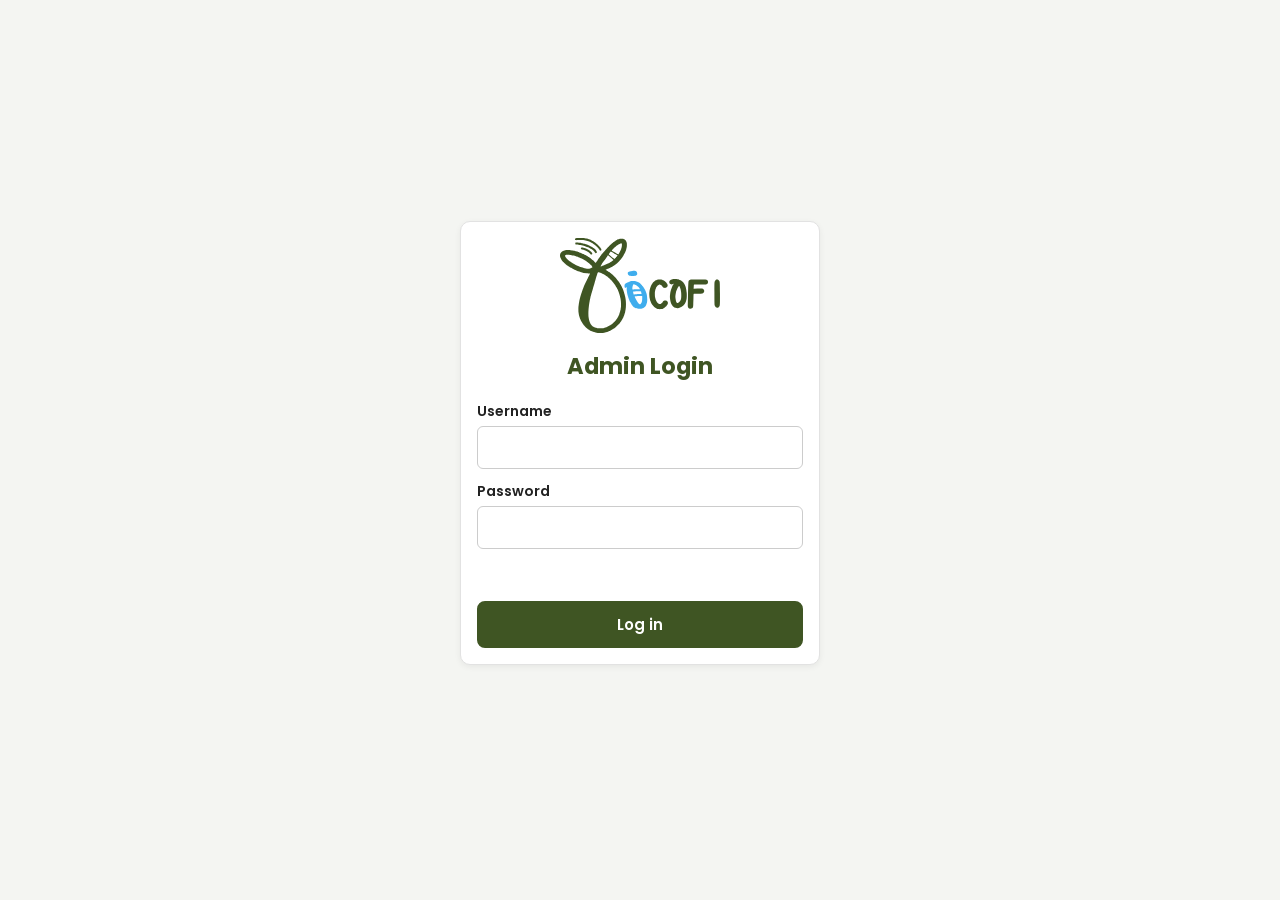
==== commit f5561dfd: "BOCO-FI kiosk, user app and admin page - kiosk screens based on our Figma flow (1.0 to 7.1) - user a" ====
--- a/admin/index.html
+++ b/admin/index.html
@@ -1,65 +1,178 @@
-﻿<!DOCTYPE html>
+<!DOCTYPE html>
 <html lang="en">
 <head>
-  <meta charset="utf-8">
-  <meta name="viewport" content="width=device-width, initial-scale=1, viewport-fit=cover">
-  <meta name="theme-color" content="">
-  <title>BOCO-FI Â· Owner Dashboard</title>
-  <link rel="icon" href="../assets/img/mark.svg" type="image/svg+xml">
-  <link rel="stylesheet" href="../assets/tokens.css">
-  <link rel="stylesheet" href="../assets/css/base.css">
-  <link rel="stylesheet" href="admin.css">
+  <meta charset="UTF-8">
+  <meta name="viewport" content="width=device-width, initial-scale=1.0">
+  <title>BOCO-FI Admin</title>
+  <link rel="icon" href="../assets/img/mark.svg">
+  <link href="https://fonts.googleapis.com/css2?family=Poppins:wght@400;600;700&display=swap" rel="stylesheet">
+  <link rel="stylesheet" href="../assets/css/style.css">
+  <link rel="stylesheet" href="style.css">
 </head>
 <body>
-  <div class="login leafy-bg" id="login" hidden>
-    <form class="login-card" id="formLogin" novalidate>
+
+  <!-- LOGIN -->
+  <div id="loginPage" class="login-page">
+    <form class="card login-box" onsubmit="adminLogin(event)">
       <img src="../assets/img/logo.svg" alt="BOCO-FI" class="login-logo">
-      <h2>Owner dashboard</h2>
-      <p class="muted">Sign in to manage machines, rewards and users.</p>
-      <div class="field"><label for="lUser">Username</label><input class="input" id="lUser" autocomplete="username" value="admin" required></div>
-      <div class="field"><label for="lPass">Password</label><input class="input" id="lPass" type="password" autocomplete="current-password" value="admin123" required></div>
-      <div class="error" id="loginErr"></div>
-      <button class="btn btn-block" type="submit">Sign in</button>
-      <p class="help center mt">Demo credentials are pre-filled. Change them in Settings.</p>
+      <h2>Admin Login</h2>
+      <label for="username">Username</label>
+      <input type="text" id="username">
+      <label for="password">Password</label>
+      <input type="password" id="password">
+      <p class="error" id="loginError"></p>
+      <button type="submit" class="btn btn-full">Log in</button>
     </form>
   </div>
 
-  <div class="shell" id="shell" hidden>
-    <aside class="side" id="side">
-      <div class="side-brand"><img src="../assets/img/logo.svg" alt="BOCO-FI"></div>
-      <nav class="side-nav" id="sideNav">
-        <a href="#dashboard" data-route="dashboard"><svg class="ico" viewBox="0 0 24 24"><rect x="3" y="3" width="8" height="8" rx="1"/><rect x="13" y="3" width="8" height="8" rx="1"/><rect x="3" y="13" width="8" height="8" rx="1"/><rect x="13" y="13" width="8" height="8" rx="1"/></svg>Dashboard</a>
-        <a href="#machines" data-route="machines"><svg class="ico" viewBox="0 0 24 24"><rect x="5" y="2" width="14" height="20" rx="2"/><path d="M9 6h6M9 10h6M12 17h.01"/></svg>Machines</a>
-        <a href="#alerts" data-route="alerts"><svg class="ico" viewBox="0 0 24 24"><path d="M6 17V11a6 6 0 0 1 12 0v6l2 2H4l2-2z"/><path d="M10 21h4"/></svg>Alerts <span class="pill" id="navAlertCount" hidden>0</span></a>
-        <a href="#transactions" data-route="transactions"><svg class="ico" viewBox="0 0 24 24"><path d="M4 6h16M4 12h16M4 18h10"/></svg>Transactions</a>
-        <a href="#users" data-route="users"><svg class="ico" viewBox="0 0 24 24"><circle cx="9" cy="8" r="4"/><path d="M2 21a7 7 0 0 1 14 0M16 4a4 4 0 0 1 0 8M22 21a7 7 0 0 0-5-6.7"/></svg>Users</a>
-        <a href="#vouchers" data-route="vouchers"><svg class="ico" viewBox="0 0 24 24"><path d="M2 9a15 15 0 0 1 20 0M5.5 12.5a10 10 0 0 1 13 0M9 16a5 5 0 0 1 6 0"/><circle cx="12" cy="19.5" r="1" fill="currentColor"/></svg>Vouchers</a>
-        <a href="#cashouts" data-route="cashouts"><svg class="ico" viewBox="0 0 24 24"><rect x="3" y="5" width="18" height="14" rx="2"/><path d="M3 10h18M7 15h3"/></svg>Cash-outs</a>
-        <a href="#settings" data-route="settings"><svg class="ico" viewBox="0 0 24 24"><circle cx="12" cy="12" r="3"/><path d="M19.4 15a1.7 1.7 0 0 0 .3 1.8l.1.1a2 2 0 1 1-2.8 2.8l-.1-.1a1.7 1.7 0 0 0-1.8-.3 1.7 1.7 0 0 0-1 1.5V21a2 2 0 1 1-4 0v-.1a1.7 1.7 0 0 0-1.1-1.5 1.7 1.7 0 0 0-1.8.3l-.1.1a2 2 0 1 1-2.8-2.8l.1-.1a1.7 1.7 0 0 0 .3-1.8 1.7 1.7 0 0 0-1.5-1H3a2 2 0 1 1 0-4h.1a1.7 1.7 0 0 0 1.5-1.1 1.7 1.7 0 0 0-.3-1.8l-.1-.1a2 2 0 1 1 2.8-2.8l.1.1a1.7 1.7 0 0 0 1.8.3H9a1.7 1.7 0 0 0 1-1.5V3a2 2 0 1 1 4 0v.1a1.7 1.7 0 0 0 1 1.5 1.7 1.7 0 0 0 1.8-.3l.1-.1a2 2 0 1 1 2.8 2.8l-.1.1a1.7 1.7 0 0 0-.3 1.8V9a1.7 1.7 0 0 0 1.5 1H21a2 2 0 1 1 0 4h-.1a1.7 1.7 0 0 0-1.5 1z"/></svg>Settings</a>
-      </nav>
-      <div class="side-foot">
-        <a class="btn btn-ghost btn-sm" href="../kiosk/index.html" target="_blank" rel="noopener">Open kiosk â†—</a>
-        <a class="btn btn-ghost btn-sm" href="../app/index.html" target="_blank" rel="noopener">Open user app â†—</a>
-        <button class="btn btn-outline btn-sm" id="btnLogout">Sign out</button>
+  <!-- DASHBOARD -->
+  <div id="adminPage" class="hidden">
+    <div class="sidebar">
+      <img src="../assets/img/logo.svg" alt="BOCO-FI" class="side-logo">
+      <button id="nav-dashboard" onclick="showSection('dashboard')">Dashboard</button>
+      <button id="nav-machines" onclick="showSection('machines')">Machines</button>
+      <button id="nav-alerts" onclick="showSection('alerts')">Alerts <span id="alertCount" class="count"></span></button>
+      <button id="nav-transactions" onclick="showSection('transactions')">Transactions</button>
+      <button id="nav-users" onclick="showSection('users')">Users</button>
+      <button id="nav-codes" onclick="showSection('codes')">Vouchers &amp; Cash-outs</button>
+      <button id="nav-settings" onclick="showSection('settings')">Settings</button>
+      <button class="logout" onclick="adminLogout()">Log out</button>
+    </div>
+
+    <div class="main">
+      <!-- dashboard -->
+      <div class="section" id="section-dashboard">
+        <h1>Dashboard</h1>
+        <div class="stats">
+          <div class="stat"><p>Items today</p><h2 id="statItems"></h2></div>
+          <div class="stat"><p>Value today</p><h2 id="statValue"></h2></div>
+          <div class="stat"><p>Machines online</p><h2 id="statMachines"></h2></div>
+          <div class="stat"><p>Users</p><h2 id="statUsers"></h2></div>
+        </div>
+        <div class="card">
+          <h3>Machines</h3>
+          <table>
+            <thead><tr><th>Machine</th><th>Status</th><th>Bin</th><th>Coins</th><th>Wi-Fi</th></tr></thead>
+            <tbody id="dashMachines"></tbody>
+          </table>
+        </div>
+        <div class="card">
+          <h3>Recent transactions</h3>
+          <table>
+            <thead><tr><th>Date</th><th>Machine</th><th>User</th><th>Type</th><th>Amount</th></tr></thead>
+            <tbody id="dashTransactions"></tbody>
+          </table>
+        </div>
       </div>
-    </aside>
-    <div class="scrim" id="scrim" hidden></div>
 
-    <div class="content">
-      <header class="topbar">
-        <button class="hamb" id="btnSide" aria-label="Menu"><svg class="ico" viewBox="0 0 24 24"><path d="M4 7h16M4 12h16M4 17h16"/></svg></button>
-        <h1 id="pageTitle">Dashboard</h1>
-        <div class="row">
-          <span class="badge ok" id="liveBadge"><i class="dot ok"></i> live</span>
-          <span class="muted" id="whoami">admin</span>
+      <!-- machines -->
+      <div class="section" id="section-machines">
+        <h1>Machines</h1>
+        <div id="machineCards"></div>
+      </div>
+
+      <!-- alerts -->
+      <div class="section" id="section-alerts">
+        <h1>Alerts</h1>
+        <button class="btn btn-white btn-small" onclick="markAllRead()">Mark all as read</button>
+        <br><br>
+        <div class="card">
+          <table>
+            <thead><tr><th>Date</th><th>Machine</th><th>Message</th><th>Level</th><th></th></tr></thead>
+            <tbody id="alertTable"></tbody>
+          </table>
         </div>
-      </header>
-      <main class="page" id="page"></main>
+      </div>
+
+      <!-- transactions -->
+      <div class="section" id="section-transactions">
+        <h1>Transactions</h1>
+        <label for="filterMachine">Filter by machine</label>
+        <select id="filterMachine" class="filter" onchange="loadTransactions()"></select>
+        <div class="card">
+          <table>
+            <thead><tr><th>ID</th><th>Date</th><th>Machine</th><th>User</th><th>Items</th><th>Amount</th><th>Type</th></tr></thead>
+            <tbody id="transactionTable"></tbody>
+          </table>
+        </div>
+      </div>
+
+      <!-- users -->
+      <div class="section" id="section-users">
+        <h1>Users</h1>
+        <div class="card">
+          <table>
+            <thead><tr><th>Name</th><th>Email</th><th>Points</th><th>Coins</th><th>Items</th><th>Actions</th></tr></thead>
+            <tbody id="userTable"></tbody>
+          </table>
+        </div>
+      </div>
+
+      <!-- vouchers and cash-outs -->
+      <div class="section" id="section-codes">
+        <h1>Wi-Fi Vouchers</h1>
+        <div class="card">
+          <table>
+            <thead><tr><th>Code</th><th>Minutes</th><th>User</th><th>Machine</th><th>Expires</th><th>Status</th></tr></thead>
+            <tbody id="voucherTable"></tbody>
+          </table>
+        </div>
+        <h1>Cash-out Codes</h1>
+        <div class="card">
+          <table>
+            <thead><tr><th>Code</th><th>User</th><th>Amount</th><th>Created</th><th>Status</th></tr></thead>
+            <tbody id="cashoutTable"></tbody>
+          </table>
+        </div>
+      </div>
+
+      <!-- settings -->
+      <div class="section" id="section-settings">
+        <h1>Settings</h1>
+        <div class="card">
+          <h3>Reward per item</h3>
+          <table>
+            <thead><tr><th>Item</th><th>Value (₱)</th></tr></thead>
+            <tbody id="itemTable"></tbody>
+          </table>
+          <br>
+          <button class="btn" onclick="saveItems()">Save rewards</button>
+        </div>
+
+        <div class="card">
+          <h3>Rates</h3>
+          <label for="setPoints">Points per ₱1</label>
+          <input type="number" id="setPoints" min="1">
+          <label for="setWifi">Wi-Fi minutes per ₱1</label>
+          <input type="number" id="setWifi" min="1">
+          <label for="setCrush">Run crusher when bin reaches (%)</label>
+          <input type="number" id="setCrush" min="10" max="100">
+          <label for="setFull">Bin is full at (%)</label>
+          <input type="number" id="setFull" min="10" max="100">
+          <button class="btn" onclick="saveRates()">Save rates</button>
+        </div>
+
+        <div class="card">
+          <h3>Admin account</h3>
+          <label for="setUser">Username</label>
+          <input type="text" id="setUser">
+          <label for="setPass">New password (leave blank to keep)</label>
+          <input type="password" id="setPass">
+          <button class="btn" onclick="saveAccount()">Save account</button>
+        </div>
+
+        <div class="card">
+          <h3>Reset data</h3>
+          <p class="small gray">This puts back the sample machines, users and transactions.</p>
+          <button class="btn btn-red" onclick="resetAll()">Reset all data</button>
+        </div>
+      </div>
     </div>
   </div>
 
-  <div class="toast-host" id="toasts"></div>
-  <script src="../assets/js/db.js?v=2"></script>
-  <script src="admin.js"></script>
+  <div id="message"></div>
+
+  <script src="../assets/js/data.js"></script>
+  <script src="script.js"></script>
 </body>
 </html>
--- a/assets/css/style.css
+++ b/assets/css/style.css
@@ -0,0 +1,210 @@
+/* BOCO-FI common styles (used by all pages) */
+
+* {
+  box-sizing: border-box;
+}
+
+body {
+  margin: 0;
+  font-family: 'Poppins', Arial, sans-serif;
+  font-size: 15px;
+  color: #222;
+  background-color: #ffffff;
+}
+
+h1, h2, h3, h4 {
+  margin-top: 0;
+  color: #3F5523;
+}
+
+a {
+  color: #3F5523;
+}
+
+/* buttons */
+.btn {
+  display: inline-block;
+  padding: 10px 18px;
+  border: 2px solid #3F5523;
+  border-radius: 8px;
+  background-color: #3F5523;
+  color: white;
+  font-family: inherit;
+  font-size: 15px;
+  font-weight: 600;
+  text-decoration: none;
+  text-align: center;
+  cursor: pointer;
+}
+
+.btn:hover {
+  opacity: 0.9;
+}
+
+.btn:disabled {
+  opacity: 0.4;
+  cursor: not-allowed;
+}
+
+.btn-blue {
+  background-color: #3FADED;
+  border-color: #3FADED;
+}
+
+.btn-white {
+  background-color: white;
+  color: #3F5523;
+}
+
+.btn-red {
+  background-color: #d43f55;
+  border-color: #d43f55;
+}
+
+.btn-small {
+  padding: 5px 10px;
+  font-size: 13px;
+}
+
+.btn-full {
+  width: 100%;
+}
+
+/* forms */
+label {
+  display: block;
+  margin-bottom: 4px;
+  font-weight: 600;
+  font-size: 14px;
+}
+
+input, select {
+  width: 100%;
+  padding: 9px 10px;
+  margin-bottom: 12px;
+  border: 1px solid #ccc;
+  border-radius: 6px;
+  font-family: inherit;
+  font-size: 15px;
+}
+
+input[type="range"] {
+  padding: 0;
+}
+
+.error {
+  color: #d43f55;
+  font-size: 14px;
+  min-height: 18px;
+  margin-bottom: 8px;
+}
+
+/* boxes */
+.card {
+  background: white;
+  border: 1px solid #e2e2e2;
+  border-radius: 10px;
+  padding: 16px;
+  margin-bottom: 14px;
+  box-shadow: 0 2px 6px rgba(0, 0, 0, 0.06);
+}
+
+.gray {
+  color: #777;
+}
+
+.small {
+  font-size: 13px;
+}
+
+.center {
+  text-align: center;
+}
+
+.code {
+  font-family: Consolas, monospace;
+  font-weight: bold;
+  letter-spacing: 2px;
+}
+
+.hidden {
+  display: none !important;
+}
+
+/* status labels */
+.tag {
+  display: inline-block;
+  padding: 2px 8px;
+  border-radius: 10px;
+  font-size: 12px;
+  font-weight: 600;
+  background: #eee;
+  color: #555;
+}
+
+.tag.green {
+  background: #e2f0d9;
+  color: #3F5523;
+}
+
+.tag.yellow {
+  background: #fcf1d6;
+  color: #8a6207;
+}
+
+.tag.red {
+  background: #fbe1e6;
+  color: #a5223a;
+}
+
+.tag.blue {
+  background: #e3f3fc;
+  color: #1d7fb8;
+}
+
+/* progress bar */
+.bar {
+  height: 12px;
+  background: #e5e5e5;
+  border-radius: 6px;
+  overflow: hidden;
+  margin: 6px 0;
+}
+
+.bar div {
+  height: 100%;
+  background: #3F5523;
+}
+
+/* tables */
+table {
+  width: 100%;
+  border-collapse: collapse;
+  font-size: 14px;
+}
+
+th, td {
+  padding: 8px;
+  border-bottom: 1px solid #eee;
+  text-align: left;
+}
+
+th {
+  background: #f4f5f2;
+  color: #3F5523;
+}
+
+/* small popup message */
+#message {
+  position: fixed;
+  bottom: 20px;
+  left: 50%;
+  transform: translateX(-50%);
+  background: #333;
+  color: white;
+  padding: 10px 18px;
+  border-radius: 8px;
+  font-size: 14px;
+  display: none;
+  z-index: 100;
+}
--- a/admin/style.css
+++ b/admin/style.css
@@ -0,0 +1,162 @@
+/* Admin page */
+
+body {
+  background-color: #f4f5f2;
+}
+
+/* login */
+.login-page {
+  display: flex;
+  justify-content: center;
+  align-items: center;
+  min-height: 100vh;
+  padding: 20px;
+}
+
+.login-box {
+  width: 100%;
+  max-width: 360px;
+  text-align: center;
+}
+
+.login-box label,
+.login-box input {
+  text-align: left;
+}
+
+.login-logo {
+  width: 160px;
+  margin-bottom: 10px;
+}
+
+/* sidebar */
+.sidebar {
+  position: fixed;
+  top: 0;
+  left: 0;
+  width: 220px;
+  height: 100%;
+  background: white;
+  border-right: 1px solid #e2e2e2;
+  padding: 15px;
+  overflow-y: auto;
+}
+
+.side-logo {
+  width: 140px;
+  display: block;
+  margin: 0 auto 20px;
+}
+
+.sidebar button {
+  display: block;
+  width: 100%;
+  padding: 10px 12px;
+  margin-bottom: 4px;
+  border: none;
+  border-radius: 6px;
+  background: none;
+  font-family: inherit;
+  font-size: 15px;
+  text-align: left;
+  color: #444;
+  cursor: pointer;
+}
+
+.sidebar button:hover {
+  background: #f4f5f2;
+}
+
+.sidebar button.active {
+  background: #3F5523;
+  color: white;
+}
+
+.sidebar .logout {
+  margin-top: 20px;
+  border: 1px solid #ccc;
+  text-align: center;
+}
+
+.count {
+  background: #d43f55;
+  color: white;
+  border-radius: 10px;
+  padding: 0 7px;
+  font-size: 12px;
+}
+
+.count:empty {
+  display: none;
+}
+
+.main {
+  margin-left: 220px;
+  padding: 25px;
+}
+
+.main h1 {
+  font-size: 26px;
+}
+
+/* stat boxes */
+.stats {
+  display: flex;
+  flex-wrap: wrap;
+  gap: 15px;
+  margin-bottom: 15px;
+}
+
+.stat {
+  flex: 1;
+  min-width: 150px;
+  background: white;
+  border-radius: 10px;
+  padding: 15px;
+  border-left: 5px solid #3F5523;
+  box-shadow: 0 2px 6px rgba(0, 0, 0, 0.06);
+}
+
+.stat p {
+  margin: 0;
+  color: #777;
+  font-size: 14px;
+}
+
+.stat h2 {
+  margin: 5px 0 0;
+}
+
+.machine select {
+  max-width: 200px;
+}
+
+.filter {
+  max-width: 250px;
+}
+
+tr.read {
+  color: #999;
+}
+
+.item-value {
+  max-width: 120px;
+  margin: 0;
+}
+
+/* smaller screens */
+@media (max-width: 800px) {
+  .sidebar {
+    position: static;
+    width: 100%;
+    height: auto;
+  }
+
+  .main {
+    margin-left: 0;
+  }
+
+  .card {
+    overflow-x: auto;
+  }
+}
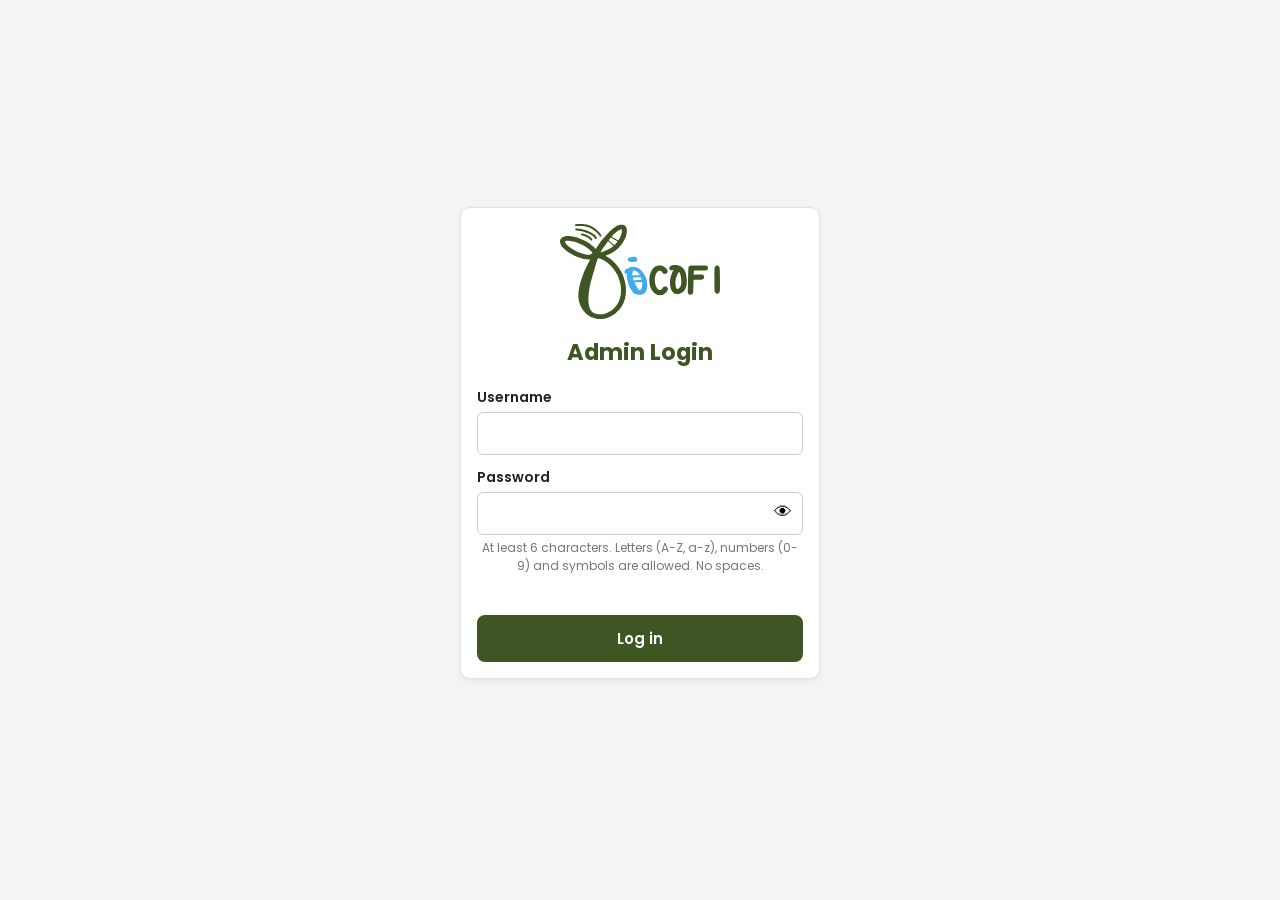
==== commit 2d2f47e7: "Add show password button and password rules" ====
--- a/admin/index.html
+++ b/admin/index.html
@@ -19,7 +19,11 @@
       <label for="username">Username</label>
       <input type="text" id="username">
       <label for="password">Password</label>
-      <input type="password" id="password">
+      <div class="password-box">
+        <input type="password" id="password">
+        <button type="button" class="eye-btn" title="Show" onclick="togglePassword('password', this)">👁</button>
+      </div>
+      <p class="rule">At least 6 characters. Letters (A-Z, a-z), numbers (0-9) and symbols are allowed. No spaces.</p>
       <p class="error" id="loginError"></p>
       <button type="submit" class="btn btn-full">Log in</button>
     </form>
@@ -157,7 +161,11 @@
           <label for="setUser">Username</label>
           <input type="text" id="setUser">
           <label for="setPass">New password (leave blank to keep)</label>
-          <input type="password" id="setPass">
+          <div class="password-box">
+            <input type="password" id="setPass">
+            <button type="button" class="eye-btn" title="Show" onclick="togglePassword('setPass', this)">👁</button>
+          </div>
+          <p class="rule">At least 6 characters. Letters (A-Z, a-z), numbers (0-9) and symbols are allowed. No spaces.</p>
           <button class="btn" onclick="saveAccount()">Save account</button>
         </div>
 
--- a/assets/css/style.css
+++ b/assets/css/style.css
@@ -92,6 +92,34 @@
   padding: 0;
 }
 
+/* password box with eye button */
+.password-box {
+  position: relative;
+}
+
+.password-box input {
+  padding-right: 42px;
+  margin-bottom: 4px;
+}
+
+.eye-btn {
+  position: absolute;
+  top: 0;
+  right: 0;
+  width: 40px;
+  height: 40px;
+  border: none;
+  background: none;
+  font-size: 18px;
+  cursor: pointer;
+}
+
+.rule {
+  font-size: 12px;
+  color: #777;
+  margin: 0 0 12px;
+}
+
 .error {
   color: #d43f55;
   font-size: 14px;
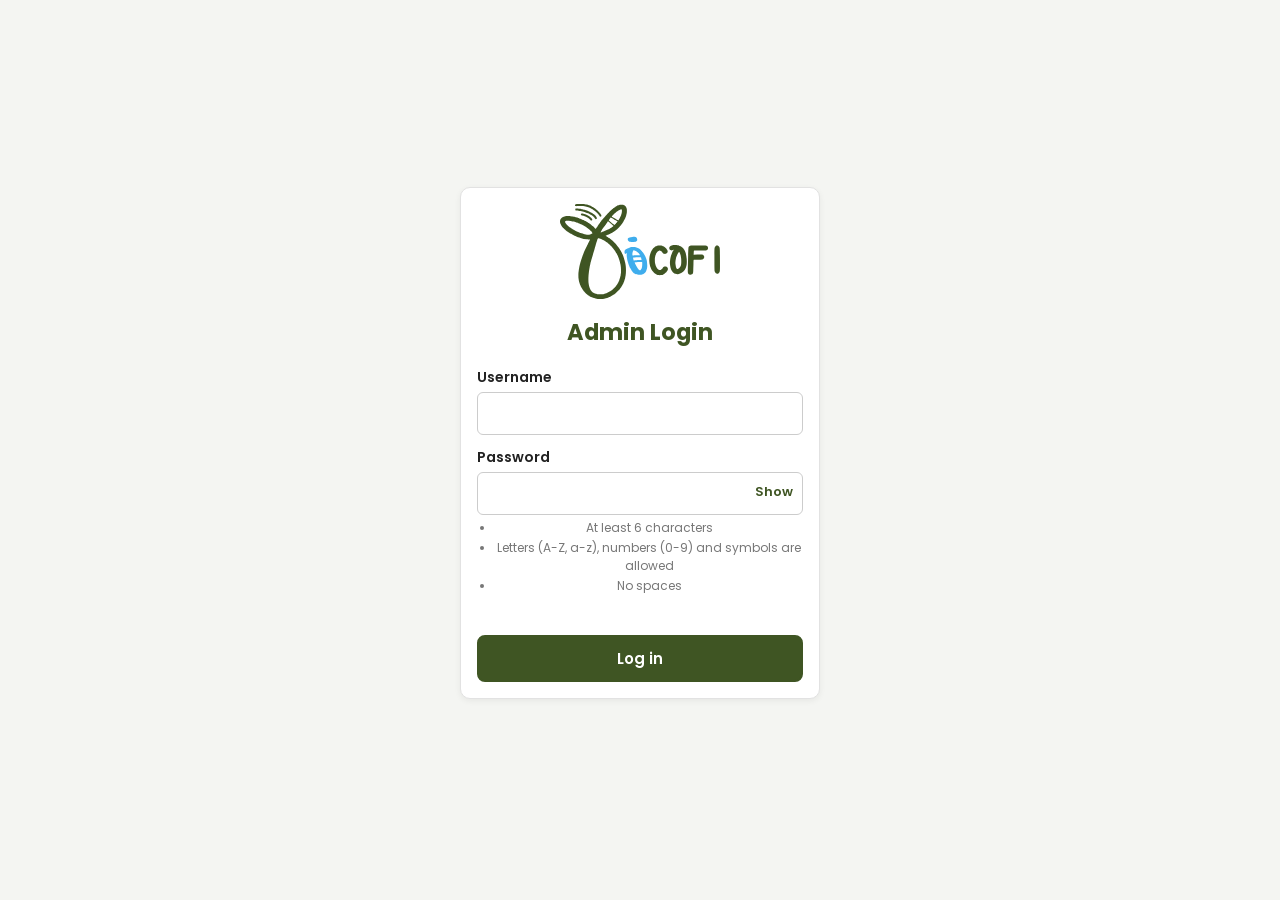
==== commit c3bc566e: "Move app tabs to the bottom, show/hide text button, password rules as a list" ====
--- a/admin/index.html
+++ b/admin/index.html
@@ -21,9 +21,13 @@
       <label for="password">Password</label>
       <div class="password-box">
         <input type="password" id="password">
-        <button type="button" class="eye-btn" title="Show" onclick="togglePassword('password', this)">👁</button>
+        <button type="button" class="show-btn" onclick="togglePassword('password', this)">Show</button>
       </div>
-      <p class="rule">At least 6 characters. Letters (A-Z, a-z), numbers (0-9) and symbols are allowed. No spaces.</p>
+      <ul class="rule">
+        <li>At least 6 characters</li>
+        <li>Letters (A-Z, a-z), numbers (0-9) and symbols are allowed</li>
+        <li>No spaces</li>
+      </ul>
       <p class="error" id="loginError"></p>
       <button type="submit" class="btn btn-full">Log in</button>
     </form>
@@ -163,9 +167,13 @@
           <label for="setPass">New password (leave blank to keep)</label>
           <div class="password-box">
             <input type="password" id="setPass">
-            <button type="button" class="eye-btn" title="Show" onclick="togglePassword('setPass', this)">👁</button>
+            <button type="button" class="show-btn" onclick="togglePassword('setPass', this)">Show</button>
           </div>
-          <p class="rule">At least 6 characters. Letters (A-Z, a-z), numbers (0-9) and symbols are allowed. No spaces.</p>
+          <ul class="rule">
+            <li>At least 6 characters</li>
+            <li>Letters (A-Z, a-z), numbers (0-9) and symbols are allowed</li>
+            <li>No spaces</li>
+          </ul>
           <button class="btn" onclick="saveAccount()">Save account</button>
         </div>
 
--- a/assets/css/style.css
+++ b/assets/css/style.css
@@ -92,25 +92,28 @@
   padding: 0;
 }
 
-/* password box with eye button */
+/* password box with show/hide button */
 .password-box {
   position: relative;
 }
 
 .password-box input {
-  padding-right: 42px;
+  padding-right: 62px;
   margin-bottom: 4px;
 }
 
-.eye-btn {
+.show-btn {
   position: absolute;
   top: 0;
   right: 0;
-  width: 40px;
+  width: 58px;
   height: 40px;
   border: none;
   background: none;
-  font-size: 18px;
+  color: #3F5523;
+  font-family: inherit;
+  font-size: 13px;
+  font-weight: 600;
   cursor: pointer;
 }
 
@@ -118,6 +121,11 @@
   font-size: 12px;
   color: #777;
   margin: 0 0 12px;
+  padding-left: 18px;
+}
+
+.rule li {
+  margin-bottom: 2px;
 }
 
 .error {
